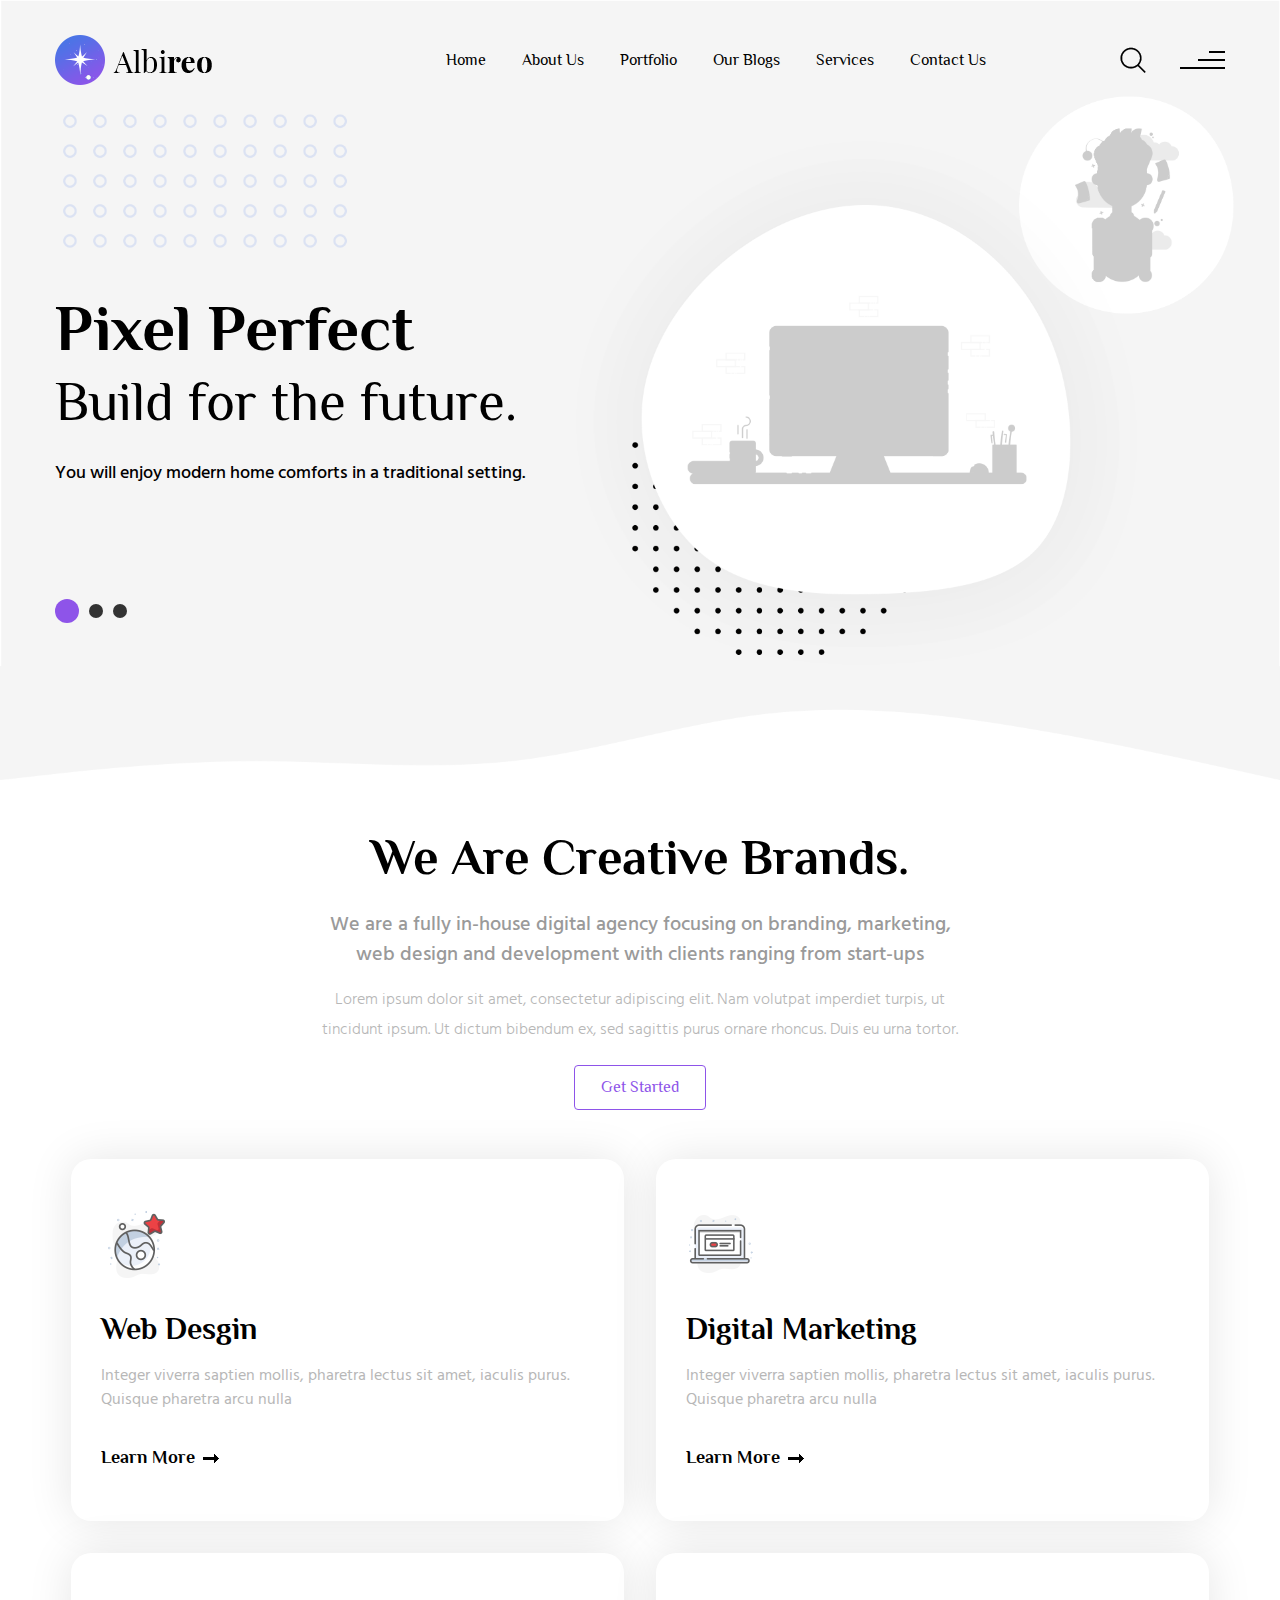
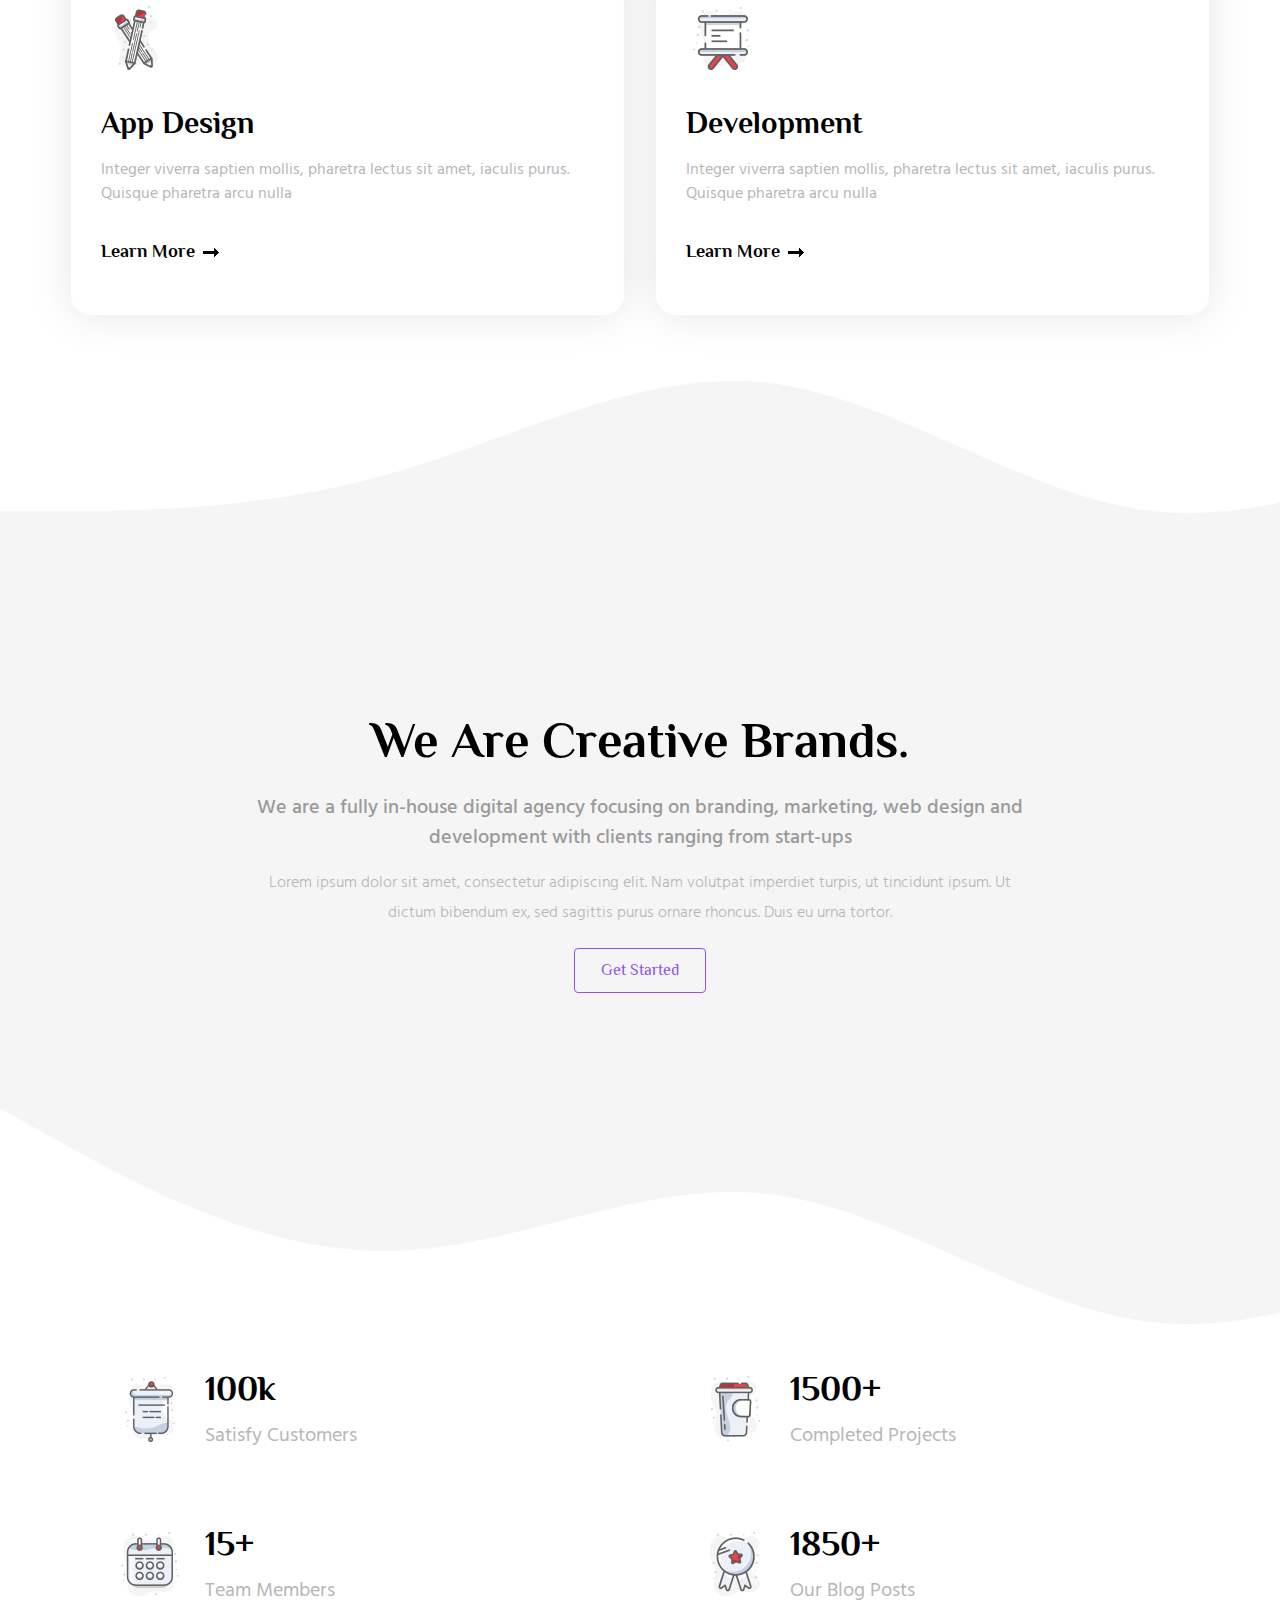
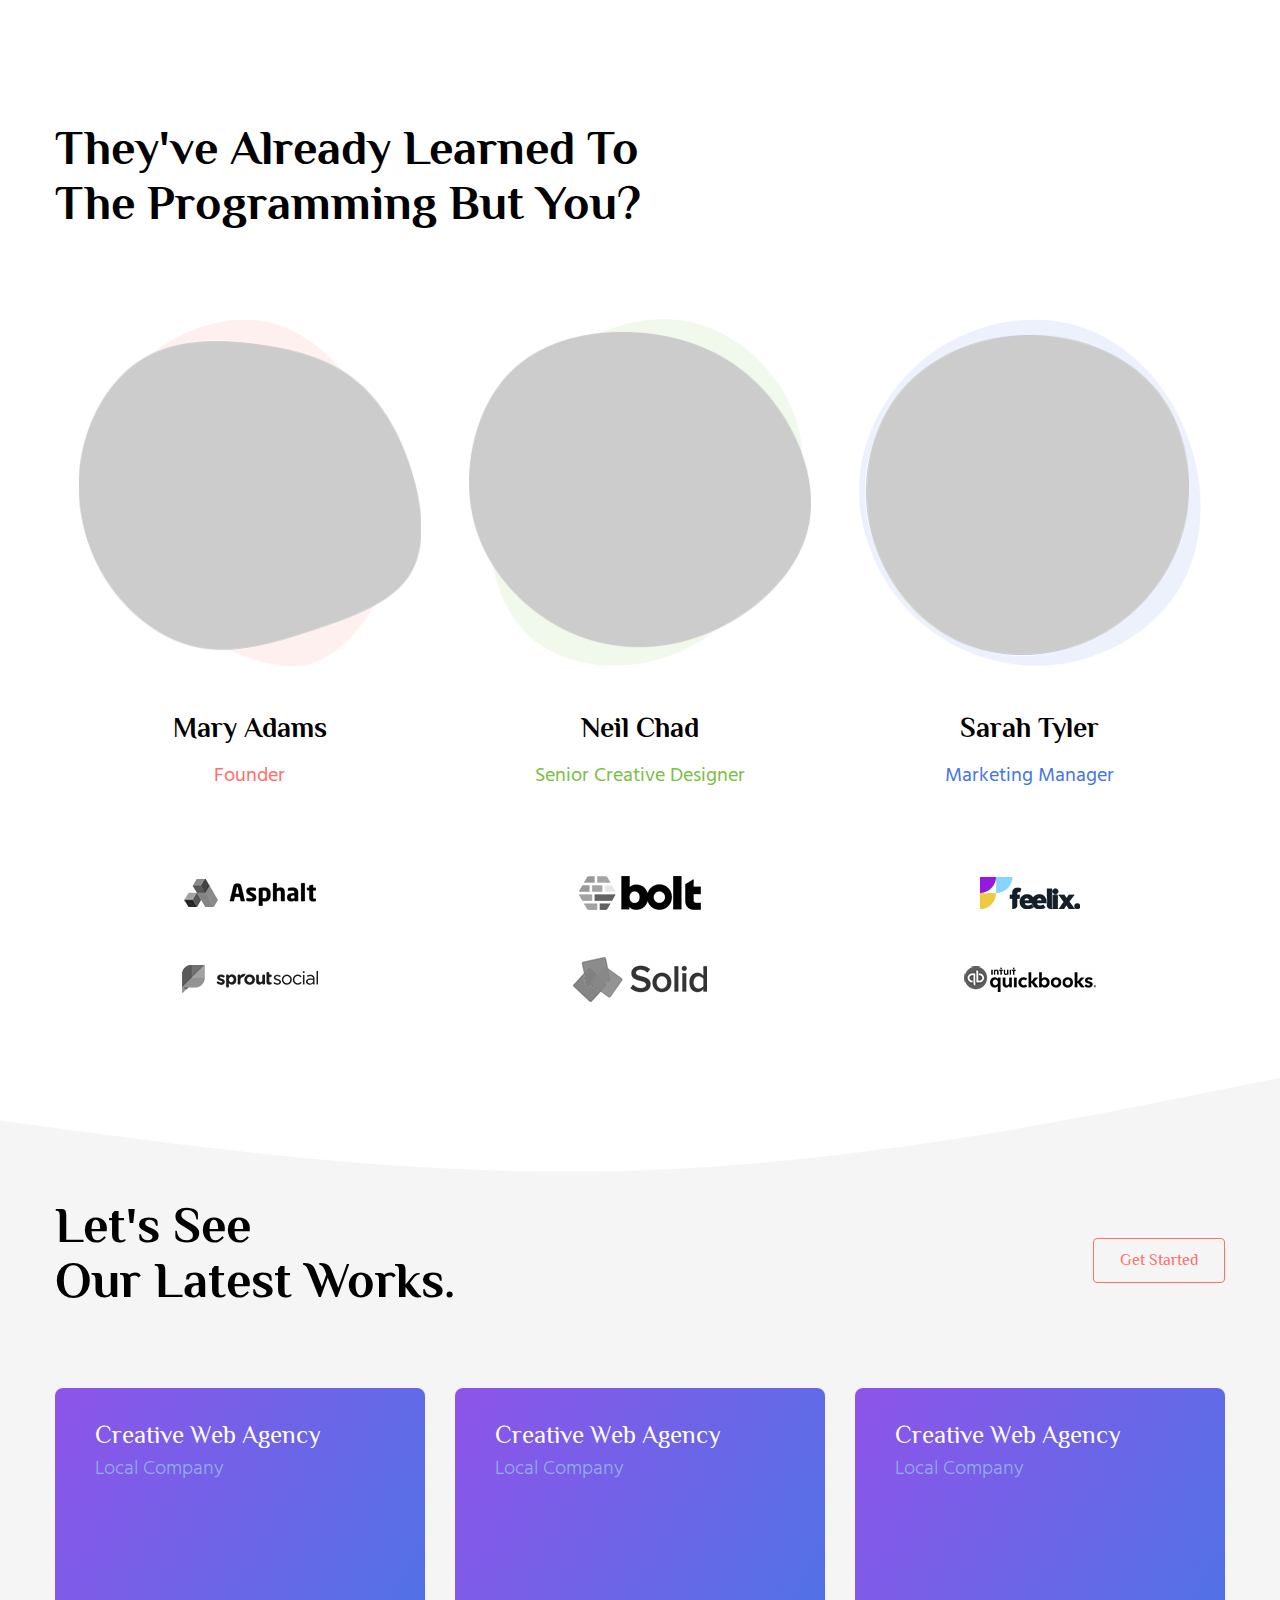
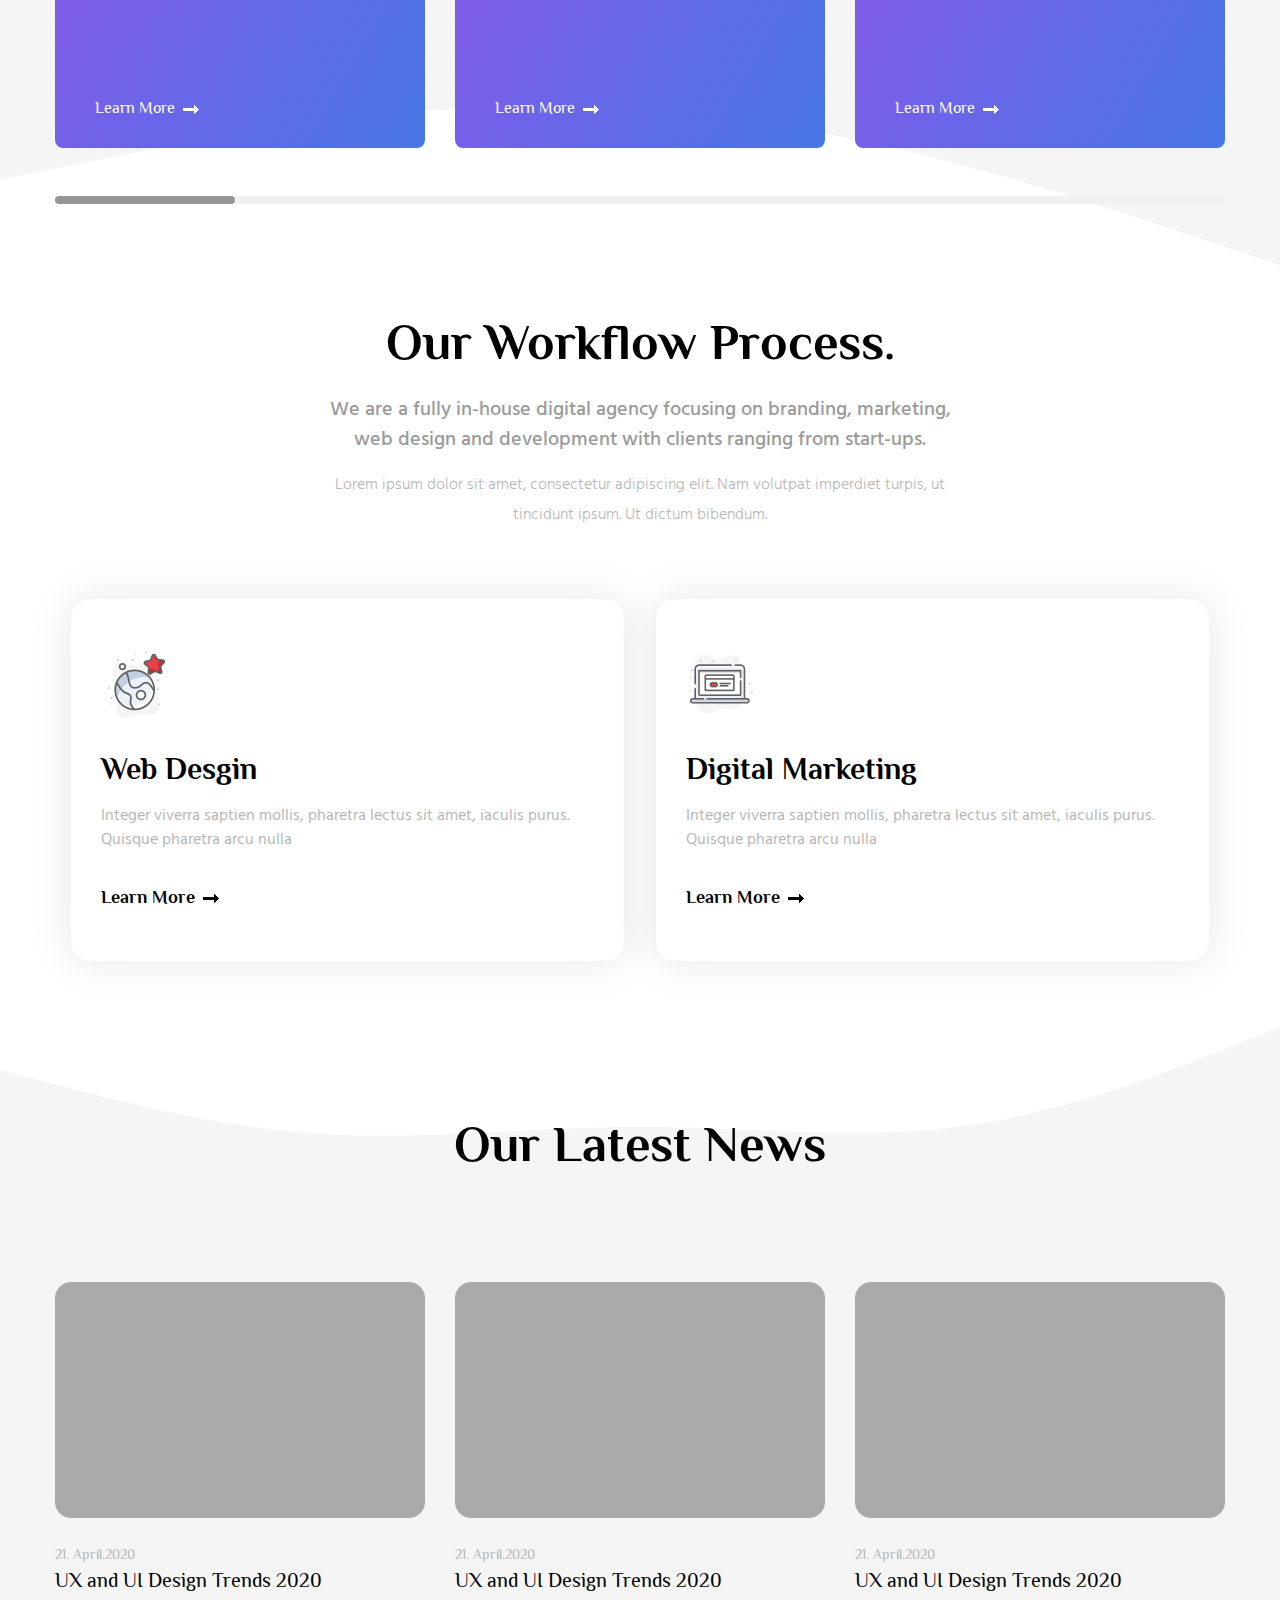
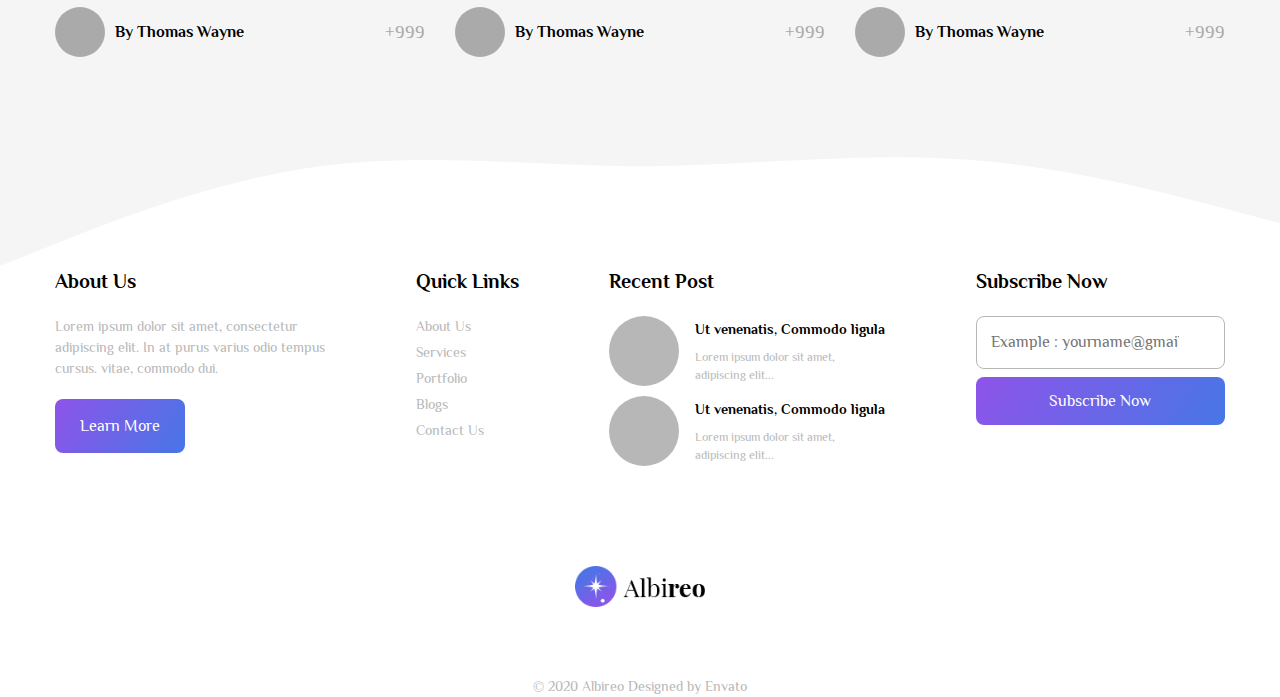
==== html/main.html @ 50a1d247 "반응형 페이지 초기 코드" ====
<!DOCTYPE html>
<html lang="en">
<head>
  <meta charset="UTF-8">
  <meta http-equiv="X-UA-Compatible" content="IE=edge">
  <meta name="viewport" content="width=device-width, initial-scale=1.0">
  <link href="https://fonts.googleapis.com/css2?family=Philosopher:ital,wght@0,400;0,700;1,400;1,700&display=swap" rel="stylesheet">
  <link href="https://fonts.googleapis.com/css2?family=Hind:wght@300;400;500;600;700&family=Philosopher:ital,wght@0,400;0,700;1,400;1,700&display=swap" rel="stylesheet">
  <link rel="stylesheet" href="../css/reset.css">
  <link rel="stylesheet" href="../css/common.css">
  <link rel="stylesheet" href="../css/main.css">
  <title>메인 | albireo web</title>
</head>

<body>
  <div class="wrap">
    <header class="header">
      <div class="inner">
        <div class="contents">
          <h1 class="logo">
            <a href="#" class="link">
              <img src="../image/logo.png" alt="로고" class="img">
            </a>
          </h1>
          <nav class="gnb">
            <ul class="list">
              <li class="item">
                <a href="#" class="link">Home</a>
              </li>
              <li class="item">
                <a href="#" class="link">About Us</a>
              </li>
              <li class="item">
                <a href="#" class="link">Portfolio</a>
              </li>
              <li class="item">
                <a href="#" class="link">Our Blogs</a>
              </li>
              <li class="item">
                <a href="#" class="link">Services</a>
              </li>
              <li class="item">
                <a href="#" class="link">Contact Us</a>
              </li>
            </ul>
          </nav>
          <div class="user">
            <div class="search">
              <button class="search-btn">
                <span class="blind">검색</span>
              </button>
            </div>
            <a href="#" class="menu" role="button">
              <span class="blind">전체 메뉴</span>
              <div class="menu-btn">
                <div class="line"></div>
                <div class="line"></div>
                <div class="line"></div>
              </div>
            </a>
          </div>
        </div>
      </div>
    </header>
    <main class="main-container main">
      <section class="slide">
        <div class="slide-contents">
          <div class="slide-control">
            <button class="circle show"></button>
            <button class="circle"></button>
            <button class="circle"></button>
          </div>
          <ul class="list">
            <li class="item">
              <img src="../image/bg-section-01.png" class="img" alt=" ">
              <div class="inner">
                <div class="text-box">
                  <h2 class="title"><span class="title-point">Pixel Perfect</span> <br>Build for the future.</h2>
                  <p class="desc">You will enjoy modern home comforts in a traditional setting.</p>
                </div>
              </div>
            </li>
          </ul>
        </div>
        <div class="sns"></div>
      </section>
      <section class="brands">
        <div class="inner">
          <div class="brands-contents">
            <div class="text-box">
              <h2 class="title">We Are <br>Creative Brands.</h2>
              <p class="desc">We are a fully in-house digital agency focusing on branding, marketing, web design and development with clients ranging from start-ups</p>
              <p class="desc-text">Lorem ipsum dolor sit amet, consectetur adipiscing elit. Nam volutpat imperdiet turpis, ut tincidunt ipsum. Ut dictum bibendum ex, sed sagittis purus ornare rhoncus. Duis eu urna tortor.</p>
              <a href="#" class="more-link">Get Started</a>
            </div>
            <div class="brand-list">
              <ul class="list">
                <li class="item">
                  <i class="icon"></i>
                  <span class="tit">Web Desgin</span>
                  <p class="txt">Integer viverra saptien mollis, pharetra lectus sit amet, iaculis purus. Quisque pharetra arcu nulla</p>
                  <a href="#" class="learn-more">Learn More<i class="learn-more-arr"></i></a>
                </li>
                <li class="item">
                  <i class="icon"></i>
                  <span class="tit">Digital Marketing</span>
                  <p class="txt">Integer viverra saptien mollis, pharetra lectus sit amet, iaculis purus. Quisque pharetra arcu nulla</p>
                  <a href="#" class="learn-more">Learn More<i class="learn-more-arr"></i></a>
                </li>
                <li class="item">
                  <i class="icon"></i>
                  <span class="tit">App Design</span>
                  <p class="txt">Integer viverra saptien mollis, pharetra lectus sit amet, iaculis purus. Quisque pharetra arcu nulla</p>
                  <a href="#" class="learn-more">Learn More<i class="learn-more-arr"></i></a>
                </li>
                <li class="item">
                  <i class="icon"></i>
                  <span class="tit">Development</span>
                  <p class="txt">Integer viverra saptien mollis, pharetra lectus sit amet, iaculis purus. Quisque pharetra arcu nulla</p>
                  <a href="#" class="learn-more">Learn More<i class="learn-more-arr"></i></a>
                </li>
              </ul>
            </div>
          </div>
        </div>
      </section>
      <section class="people">
        <div class="people-contents people-bg">
          <img src="../image/bg-section-02.png" class="bg-img" alt=" ">
          <div class="inner">
            <div class="text-box">
              <h2 class="title">We Are <br>Creative Brands.</h2>
              <p class="desc">We are a fully in-house digital agency focusing on branding, marketing, web design and development with clients ranging from start-ups</p>
              <p class="desc-text">Lorem ipsum dolor sit amet, consectetur adipiscing elit. Nam volutpat imperdiet turpis, ut tincidunt ipsum. Ut dictum bibendum ex, sed sagittis purus ornare rhoncus. Duis eu urna tortor.</p>
              <a href="#" class="more-link">Get Started</a>
            </div>
          </div>
        </div>
      </section>
      <section class="icon-list">
        <h2 class="blind">Our Work</h2>
        <div class="inner">
          <div class="icon-list-contents">
            <ul class="list">
              <li class="item">
                <i class="icon"></i>
                <div class="text-box">
                  <em class="tit">100k</em>
                  <p class="txt">Satisfy Customers</p>
                </div>
              </li>
              <li class="item">
                <i class="icon"></i>
                <div class="text-box">
                  <em class="tit">1500+</em>
                  <p class="txt">Completed Projects</p>
                </div>
              </li>
              <li class="item">
                <i class="icon"></i>
                <div class="text-box">
                  <em class="tit">15+</em>
                  <p class="txt">Team Members</p>
                </div>
              </li>
              <li class="item">
                <i class="icon"></i>
                <div class="text-box">
                  <em class="tit">1850+</em>
                  <p class="txt">Our Blog Posts</p>
                </div>
              </li>
            </ul>
          </div>
        </div>
      </section>
      <section class="figure">
        <div class="inner">
          <div class="figure-contents">
            <div class="text-box">
              <h2 class="title">They've Already Learned To <br>The Programming But You?</h2>
            </div>
            <div class="figure-list">
              <ul class="list">
                <li class="item">
                  <img src="../image/figure-phto01.png" class="phto" alt="첫 번째 사진">
                  <div class="txt-box">
                    <span class="tit">Mary Adams</span>
                    <p class="txt">Founder</p>
                    <div class="figure-sns">
                      <a href="#" class="icon"></a>
                      <a href="#" class="icon"></a>
                      <a href="#" class="icon"></a>
                      <a href="#" class="icon"></a>
                    </div>
                  </div>
                </li>
                <li class="item">
                  <img src="../image/figure-phto02.png" class="phto" alt="두 번째 사진">
                  <div class="txt-box">
                    <span class="tit">Neil Chad</span>
                    <p class="txt">Senior Creative Designer</p>
                    <div class="figure-sns">
                      <a href="#" class="icon"></a>
                      <a href="#" class="icon"></a>
                      <a href="#" class="icon"></a>
                      <a href="#" class="icon"></a>
                    </div>
                  </div>
                </li>
                <li class="item">
                  <img src="../image/figure-phto03.png" class="phto" alt="세 번째 사진">
                  <div class="txt-box">
                    <span class="tit">Sarah Tyler</span>
                    <p class="txt">Marketing Manager</p>
                    <div class="figure-sns">
                      <a href="#" class="icon"></a>
                      <a href="#" class="icon"></a>
                      <a href="#" class="icon"></a>
                      <a href="#" class="icon"></a>
                    </div>
                  </div>
                </li>
              </ul>
            </div>
            <ul class="figure-company-icon">
              <li class="item">
                <i class="icon"></i>
              </li>
              <li class="item">
                <i class="icon"></i>
              </li>
              <li class="item">
                <i class="icon"></i>
              </li>
              <li class="item">
                <i class="icon"></i>
              </li>
              <li class="item">
                <i class="icon"></i>
              </li>
              <li class="item">
                <i class="icon"></i>
              </li>
            </ul>
          </div>
        </div>
      </section>
      <section class="works">
        <div class="bg">
          <div class="inner">
            <div class="works-contents">
              <div class="text-box">
                <h2 class="title">Let's See <br>Our Latest Works.</h2>
              </div>
              <ul class="list">
                <li class="item">
                  <div class="phto"></div>
                  <!-- <img src="#" class="phto" alt=" "> -->
                  <div class="box">
                    <span class="tit">Creative Web Agency</span>
                    <p class="txt">Local Company</p>
                    <a href="" class="learn-more">Learn More<i class="learn-more-arr"></i></a>
                  </div>
                </li>
                <li class="item">
                  <div class="phto"></div>
                  <!-- <img src="#" class="phto" alt=" "> -->
                  <div class="box">
                    <span class="tit">Creative Web Agency</span>
                    <p class="txt">Local Company</p>
                    <a href="" class="learn-more">Learn More<i class="learn-more-arr"></i></a>
                  </div>
                </li>
                <li class="item">
                  <div class="phto"></div>
                  <!-- <img src="#" class="phto" alt=" "> -->
                  <div class="box">
                    <span class="tit">Creative Web Agency</span>
                    <p class="txt">Local Company</p>
                    <a href="" class="learn-more">Learn More<i class="learn-more-arr"></i></a>
                  </div>
                </li>
              </ul>
              <div class="long-scroll">
                <div class="short-scroll"></div>
              </div>
              <a href="" class="more-link">Get Started</a>
            </div>
          </div>
        </div>
      </section>
      <section class="process">
        <div class="inner">
          <div class="process-contents">
            <div class="text-box">
              <h2 class="title">Our Workflow <br>Process.</h2>
              <p class="desc">We are a fully in-house digital agency focusing on branding, marketing, web design and development with clients ranging from start-ups.</p>
              <p class="desc-text">Lorem ipsum dolor sit amet, consectetur adipiscing elit. Nam volutpat imperdiet turpis, ut tincidunt ipsum. Ut dictum bibendum.</p>
            </div>
            <div class="process-list">
              <ul class="list">
                <li class="item">
                  <i class="icon"></i>
                  <span class="tit">Web Desgin</span>
                  <p class="txt">Integer viverra saptien mollis, pharetra lectus sit amet, iaculis purus. Quisque pharetra arcu nulla</p>
                  <a href="#" class="learn-more">Learn More<i class="learn-more-arr"></i></a>
                </li>
                <li class="item">
                  <i class="icon"></i>
                  <span class="tit">Digital Marketing</span>
                  <p class="txt">Integer viverra saptien mollis, pharetra lectus sit amet, iaculis purus. Quisque pharetra arcu nulla</p>
                  <a href="#" class="learn-more">Learn More<i class="learn-more-arr"></i></a>
                </li>
              </ul>
            </div>
          </div>
        </div>
      </section>
      <section class="news">
        <div class="bg">
          <div class="inner">
            <div class="news-contents">
              <div class="text-box">
                <h2 class="title">Our Latest News</h2>
              </div>
              <ul class="list">
                <li class="item">
                  <figure class="item-picture">
                    <img src="#" class="item-picture-img" alt>
                  </figure>
                  <div class="news-contents-item-info">
                    <div class="text-box">
                      <span class="desc">21. April.2020</span>
                      <strong class="desc-text">UX and UI Design Trends 2020</strong>
                    </div>
                    <div class="profile">
                      <div class="profile-info">
                        <figure class="profile-picture">
                          <img src="#" class="profile-picture-img" alt>
                        </figure>
                        <strong class="profile-name">By Thomas Wayne</strong>
                      </div>
                      <button class="profile-click">+999</button>
                    </div>
                  </div>
                </li>
                <li class="item">
                  <figure class="item-picture">
                    <img src="#" class="item-picture-img" alt>
                  </figure>
                  <div class="news-contents-item-info">
                    <div class="text-box">
                      <span class="desc">21. April.2020</span>
                      <strong class="desc-text">UX and UI Design Trends 2020</strong>
                    </div>
                    <div class="profile">
                      <div class="profile-info">
                        <figure class="profile-picture">
                          <img src="#" class="profile-picture-img" alt>
                        </figure>
                        <strong class="profile-name">By Thomas Wayne</strong>
                      </div>
                      <button class="profile-click">+999</button>
                    </div>
                  </div>
                </li>
                <li class="item">
                  <figure class="item-picture">
                    <img src="#" class="item-picture-img" alt>
                  </figure>
                  <div class="news-contents-item-info">
                    <div class="text-box">
                      <span class="desc">21. April.2020</span>
                      <strong class="desc-text">UX and UI Design Trends 2020</strong>
                    </div>
                    <div class="profile">
                      <div class="profile-info">
                        <figure class="profile-picture">
                          <img src="#" class="profile-picture-img" alt>
                        </figure>
                        <strong class="profile-name">By Thomas Wayne</strong>
                      </div>
                      <button class="profile-click">+999</button>
                    </div>
                  </div>
                </li>
              </ul>
              <div class="btn-area">
                <a href="#" class="more-btn">More link</a>
              </div>
            </div>
          </div>
        </div>
      </section>
    </main>
    <footer class="footer">
      <div class="inner">
        <div class="footer">
          <div class="footer-contents">
            <div class="about">
              <strong class="title">About Us</strong>
              <p class="desc">Lorem ipsum dolor sit amet, consectetur<br> adipiscing elit. In at purus varius odio tempus<br> cursus. vitae, commodo dui. </p>
              <button class="btn">Learn More</button>
            </div>
            <div class="quick">
              <strong class="title">Quick Links</strong>
              <ul class="quick-list">
                <li class="item"><p>About Us</p></li>
                <li class="item"><p>Services</p></li>
                <li class="item"><p>Portfolio</p></li>
                <li class="item"><p>Blogs</p></li>
                <li class="item"><p>Contact Us</p></li>
              </ul>
            </div>
            <div class="recent">
              <strong class="title">Recent Post</strong>
              <ul class="recent-list">
                <li class="item">
                  <figure>
                    <img src="#" alt="">
                  </figure>
                  <div class="item-area">
                    <strong class="title">Ut venenatis, Commodo ligula</strong>
                    <p class="desc">Lorem ipsum dolor sit amet,<br>adipiscing elit...</p>
                  </div>
                </li>
                <li class="item">
                  <figure>
                    <img src="#" alt="">
                  </figure>
                  <div class="item-area">
                    <strong class="title">Ut venenatis, Commodo ligula</strong>
                    <p class="desc">Lorem ipsum dolor sit amet,<br>adipiscing elit...</p>
                  </div>
                </li>
              </ul>
            </div>
            <div class="subscribe">
              <strong class="title">Subscribe Now</strong>
              <form>
                <input type="text" placeholder="Example : yourname@gmail.com">
                <button>Subscribe Now</button>
              </form>
              <div class="sns-area">
                <a href=""></a>
                <a href=""></a>
                <a href=""></a>
                <a href=""></a>
                <a href=""></a>
              </div>
            </div>
          </div>
          <div class="address-area">
            <address>© 2020 Albireo Designed by Envato</address>
          </div>
        </div>
      </div>
    </footer>
  </div>
</body>
</html>
---- css/common.css ----
@charset "utf-8";

:root {
  --Philosopher: "Philosopher", sans-serif;
  --Hind: "Hind", sans-serif;
}

.wrap .inner {
  max-width: 1170px;
  /* width: 100%; */
  padding: 0 15px;
  margin: 0 auto;
}

.main-container .text-box .title {
  font-size: 50px;
  font-family: var(--Philosopher);
  font-weight: 700;
}

.main-container .text-box .desc {
  font-size: 20px;
  font-family: var(--Hind);
  font-weight: 500;
  color: #9a9a9a;
}

.main-container .text-box .desc-text {
  font-size: 16px;
  font-family: var(--Hind);
  font-weight: 300;
  color: #b7b7b7;
}

.main-container .more-link {
  font-size: 16px;
  font-family: var(--Philosopher);
}

.main-container .btn-area {
  text-align: center;
}

.main-container .more-btn {
  display: none;
  padding: 15px 25px;
  border-radius: 8px;
  color: #fff;
  background: linear-gradient(120deg, rgba(142, 84, 233, 1) 0%, rgba(71, 118, 230, 1) 100%);
}

/* 푸터 */
.footer .title {
  display: block;
  margin: 0 0 20px 0;
  font-size: 20px;
  font-family: var(--Philosopher);
  font-weight: 700;
}

.footer-contents {
  display: flex;
  justify-content: space-between;
}

.footer .about .desc {
  font-size: 14px;
  color: #b7b7b7;
  margin: 0 0 20px 0;
}

.footer .about .btn {
  padding: 15px 25px;
  border-radius: 8px;
  color: #fff;
  background: linear-gradient(
    120deg,
    rgba(142, 84, 233, 1) 0%,
    rgba(71, 118, 230, 1) 100%
  );
}

.footer .quick-list {
  margin: 20px 0 0 0;
}

.footer .quick-list .item {
  margin: 0 0 5px 0;
}

.footer .quick-list p {
  font-size: 14px;
  color: #b7b7b7;
}

.footer .recent-list .item {
  display: flex;
  align-items: center;
  margin: 0 0 10px 0;
}

.footer .recent-list figure {
  width: 70px;
  height: 70px;
  background-color: #b7b7b7;
  border-radius: 35px;
  margin: 0 16px 0 0;
}

.footer .recent-list .title {
  font-size: 14px;
  color: #000;
  margin: 0 0 8px 0;
}

.footer .recent-list .desc {
  font-size: 12px;
  color: #b7b7b7;
}

.footer .subscribe form {
  display: flex;
}

.footer .subscribe input {
  /* width: 230px; */
  margin: 0 8px 0 0;
  border: 1px solid #b7b7b7;
  padding: 13px 45px 14px 14px;
  border-radius: 8px;
}

.footer .subscribe button {
  padding: 12px 15px;
  border-radius: 8px;
  color: #fff;
  background: linear-gradient(
    120deg,
    rgba(142, 84, 233, 1) 0%,
    rgba(71, 118, 230, 1) 100%
  );
}

.footer .sns-area a {
  display: block;
  background-image: url("../image/icon-sns.png");
  background-repeat: no-repeat;
}

.footer .address-area {
  background: url("../image/logo.png") no-repeat center / 130px auto;
}

.footer .address-area {
  padding: 200px 0 0 0;
}

.footer .address-area address {
  font-size: 14px;
  color: #b7b7b7;
  text-align: center;
}

@media all and (min-width: 1024px) and (max-width: 1280px) {
  .footer .subscribe form {
    display: block;
  }
  
  .footer .subscribe input {
    display: block;
    margin: 0 0 8px 0;
  }
  
  .footer .subscribe button {
    width: 100%;
  }
}

@media all and (min-width: 768px) and (max-width: 1023px) {
  .main-container .more-btn {
    display: inline-block;
  }
  
  .footer-contents {
    flex-wrap: wrap;
  }

  .footer .about,
  .footer .quick {
    margin: 0 0 60px 0;
  }

  .footer .about,
  .footer .quick,
  .footer .recent,
  .footer .subscribe {
    width: calc(100% / 3);
  }

  .footer .quick-list {
    display: flex;
    flex-wrap: wrap;
  }

  .footer .quick-list .item {
    width: calc(100% / 2);
  }

  .footer .subscribe form {
    display: block;
  }
  
  .footer .subscribe input {
    display: block;
    width: 100%;
    margin: 0 0 8px 0;
    box-sizing: border-box;
  }
  
  .footer .subscribe button {
    width: 100%;
  }
}

@media all and (min-width: 360px) and (max-width: 767px) {
  .main-container .more-btn {
    display: inline-block;
  }

  .main-container .text-box .title {
    font-size: 32px;
  }

  .footer-contents {
    flex-wrap: wrap;
  }

  /* .footer .about,
  .footer .quick {
    margin: 0 20px 60px 0;
  } */

  .footer .about,
  .footer .quick,
  .footer .recent,
  .footer .subscribe {
    width: 100%;
    margin: 0 0 40px 0;

  }

  .footer .about br {
    display: none;
  }

  .footer .quick-list {
    display: flex;
    flex-wrap: wrap;
  }

  .footer .quick-list .item {
    width: calc(100% / 2);
  }

  .footer .subscribe form {
    display: block;
  }
  
  .footer .subscribe input {
    display: block;
    width: 100%;
    margin: 0 0 8px 0;
    box-sizing: border-box;
  }
  
  .footer .subscribe button {
    width: 100%;
  }
}

@media all and (min-width: 320px) and (max-width: 359px) {
  .main-container .more-btn {
    display: inline-block;
  }
  
  .main-container .text-box .title {
    font-size: 32px;
  }

  .footer-contents {
    display: block;
  }

  .footer .about,
  .footer .quick,
  .footer .recent,
  .footer .subscribe {
    margin: 0 0 20px 0;
  }

  .footer .quick-list {
    display: flex;
    flex-wrap: wrap;
  }

  .footer .quick-list .item {
    width: calc(100% / 2);
  }

  .footer .subscribe form {
    display: block;
  }

  .footer .subscribe input {
    width: 100%;
    box-sizing: border-box;
    margin: 0 0 10px 0;;
  }

  .footer .subscribe button {
    width: 100%;
  }
}
---- css/main.css ----
@charset "utf-8";

.header {
  position: absolute;
  top: 0;
  right: 0;
  left: 0;
  z-index: 100;
  /* background-color: #f5f5f5; */
}

.header .contents {
  display: flex;
  align-items: center;
  position: relative;
  height: 120px;
  justify-content: space-between;
}

.header .logo {
  margin-right: 100px;
}

.header .gnb .list {
  display: flex;
}

.header .gnb .link {
  padding: 0 9px;
  margin: 0 9px;
}

.header .user {
  display: flex;
}

.header .search {
  margin-right: 34px;
}

.header .search-btn {
  background: url("../image/search.png") no-repeat 0 0 / 100% auto;
  width: 26px;
  height: 26px;
  display: inline-block;
  vertical-align: top;
}

.header .menu {
  position: relative;
  vertical-align: top;
}

.header .menu-btn {
  width: 45px;
  padding: 4px 0;
}

.header .menu-btn .line {
  width: 100%;
  height: 2px;
  background-color: #000;
}

.header .menu-btn .line + .line {
  margin-top: 6px;
}

.header .menu-btn .line:nth-child(1) {
  width: 16px;
  margin-left: auto;
}

.header .menu-btn .line:nth-child(2) {
  width: 27px;
  margin-left: auto;
}

.main .slide {
  position: relative;
}

.main .slide .sns {
  background: url("../image/icon-sns.png") no-repeat 0 0 / auto auto;
  width: 22px;
  height: 184px;
  position: absolute;
  top: 500px;
  left: 40px;
}

.main .slide-contents {
  position: relative;
}

.main .slide-control {
  max-width: 1170px;
  padding: 0 15px;
  margin: 0 auto;
  position: absolute;
  right: 0;
  bottom: calc(50% + -245px);
  left: 0;
  transform: translateY(-50%);
  z-index: 2;
  font-size: 0;
}

.main .slide-control .circle {
  display: inline-block;
  vertical-align: middle;
  border-radius: 14px;
  width: 14px;
  height: 14px;
  margin: 0 10px 0 0;
  background-color: #333;
}

.main .slide-control .circle.show {
  width: 24px;
  height: 24px;
  background-color: #8e54e9;
}

.main .slide-contents .img {
  width: 100%;
  vertical-align: top;
}

.main .slide-contents .inner {
  position: absolute;
  top: 0;
  right: 0;
  bottom: 0;
  left: 0;
  z-index: 1;
}

.main .slide-contents .text-box {
  position: absolute;
  top: 50%;
  left: 15px;
  z-index: 1;
  transform: translateY(-50%);
}

.main .slide-contents .title {
  line-height: 90px;
  margin-bottom: 32px;
  font-size: 75px;
  font-weight: 500;
}

.main .slide-contents .title-point {
  font-size: 80px;
  font-weight: 700;
}

.main .slide-contents .desc {
  width: 471px;
  line-height: 40px;
  color: #000;
  font-size: 25px;
  font-weight: 500;
}

.main .brands .inner {
  padding: 50px 15px;
}

.main .brands-contents {
  font-size: 0;
}

.main .brands-contents .text-box {
  display: inline-block;
  vertical-align: middle;
  width: 367px;
}

.main .brands-contents .title {
  line-height: 55px;
  margin-bottom: 25px;
}

.main .brands-contents .desc {
  line-height: 30px;
  margin-bottom: 15px;
}

.main .brands-contents .desc-text {
  line-height: 30px;
  margin-bottom: 20px;
}

.main .brands-contents .more-link {
  width: 130px;
  height: 43px;
  line-height: 43px;
  text-align: center;
  border: 1px solid #8e54e9;
  color: #8e54e9;
  border-radius: 4px;
}

.main .brand-list {
  display: inline-block;
  vertical-align: middle;
  width: 770px;
  margin-left: 33px;
}

.main .brand-list .list::after {
  content: "";
  display: block;
  clear: both;
}

.main .brand-list .item {
  float: left;
  width: 370px;
  margin: 15px 0 15px 15px;
  padding: 50px 30px;
  box-sizing: border-box;
  background-color: #fff;
  box-shadow: 0px 0px 45px 0px rgba(0, 0, 0, 0.1);
  border-radius: 20px;
}

.main .brand-list .icon {
  background: url("../image/home-icons.png") no-repeat 0 0 / auto auto;
  display: inline-block;
  vertical-align: top;
  width: 70px;
  height: 70px;
}

.main .brand-list .item:nth-child(1) .icon {
  background-position: 0 0;
}

.main .brand-list .item:nth-child(2) .icon {
  background-position: -70px 0;
}

.main .brand-list .item:nth-child(3) .icon {
  background-position: -140px 0;
}

.main .brand-list .item:nth-child(4) .icon {
  background-position: -210px 0;
}

.main .brand-list .tit {
  display: block;
  font-size: 30px;
  font-weight: 700;
  margin-top: 28px;
  margin-bottom: 12px;
}

.main .brand-list .txt {
  font-size: 16px;
  font-family: var(--Hind);
  color: #b7b7b7;
  line-height: 24px;
  margin-bottom: 32px;
}

.main .brand-list .learn-more {
  font-size: 18px;
  font-family: var(--Philosopher);
  font-weight: 700;
}

.main .brand-list .learn-more-arr {
  background: url("../image/home-icons.png") no-repeat -326px -32px / auto auto;
  width: 16px;
  height: 9px;
  display: inline-block;
  vertical-align: middle;
  margin-left: 8px;
}

.main .people-contents {
  position: relative;
}

.main .people-contents .bg-img {
  width: 100%;
}

.main .people-contents .inner {
  position: absolute;
  top: 0;
  right: 0;
  bottom: 0;
  left: 0;
}

.main .people-contents .text-box {
  position: absolute;
  top: 50%;
  right: 15px;
  transform: translateY(-50%);
  width: 367px;
}

.main .people-contents .title {
  line-height: 55px;
  margin-bottom: 25px;
}

.main .people-contents .desc {
  line-height: 30px;
  margin-bottom: 15px;
}

.main .people-contents .desc-text {
  line-height: 30px;
  margin-bottom: 20px;
}

.main .people-contents .more-link {
  width: 130px;
  height: 43px;
  line-height: 43px;
  text-align: center;
  border: 1px solid #8e54e9;
  color: #8e54e9;
  border-radius: 4px;
}

.main .icon-list-contents .list {
  display: flex;
}

.main .icon-list-contents .item {
  width: 25%;
  font-size: 0;
}

.main .icon-list-contents .icon {
  background: url("../image/home-icons.png") no-repeat 0 0 / auto auto;
  width: 70px;
  height: 70px;
  display: inline-block;
  vertical-align: middle;
}

.main .icon-list-contents .item:nth-child(1) .icon {
  background-position: 0 -70px;
}

.main .icon-list-contents .item:nth-child(2) .icon {
  background-position: -70px -70px;
}

.main .icon-list-contents .item:nth-child(3) .icon {
  background-position: -140px -70px;
}

.main .icon-list-contents .item:nth-child(4) .icon {
  background-position: -210px -70px;
}

.main .icon-list-contents .text-box {
  display: inline-block;
  vertical-align: middle;
  margin-left: 20px;
}

.main .icon-list-contents .tit {
  font-size: 35px;
  font-weight: 700;
  font-family: var(--Philosopher);
  margin-bottom: 20px;
  line-height: 1;
  display: block;
}

.main .icon-list-contents .txt {
  font-size: 20px;
  font-family: var(--Hind);
  color: #b7b7b7;
  line-height: 1;
}

.main .figure .inner {
  padding: 80px 15px 36px;
}

.main .figure-contents .text-box {
  margin-bottom: 88px;
}

.main .figure-contents .title {
  line-height: 55px;
}

.main .figure-list .list {
  display: flex;
}

.main .figure-list .item {
  width: 33.33%;
}

.main .figure-list .phto {
  margin: 0 auto;
  width: 100%;
  padding: 0 24px;
  box-sizing: border-box;
}

.main .figure-list .txt-box {
  text-align: center;
  margin-top: 48px;
}

.main .figure-list .tit {
  display: block;
  font-size: 28px;
  font-family: var(--Philosopher);
  font-weight: 700;
  line-height: 1;
  margin-bottom: 24px;
}

.main .figure-list .txt {
  font-size: 20px;
  font-family: var(--Hind);

  line-height: 1;
}

.main .figure-list .item:nth-child(1) .txt {
  color: #ff6e69;
}

.main .figure-list .item:nth-child(2) .txt {
  color: #7ac043;
}

.main .figure-list .item:nth-child(3) .txt {
  color: #4776e6;
}

.main .figure-company-icon {
  display: flex;
  margin-top: 84px;
}

.main .figure-company-icon .item {
  width: 16.66%;
  text-align: center;
}

.main .figure-company-icon .icon {
  background: url("../image/home-icons.png");
  background-repeat: no-repeat;
  background-size: auto;
  width: 136px;
  height: 46px;
  display: inline-block;
  vertical-align: top;
}

.main .figure-company-icon .item:nth-child(1) .icon {
  background-position: 0px -162px;
}

.main .figure-company-icon .item:nth-child(2) .icon {
  background-position: -136px -162px;
}

.main .figure-company-icon .item:nth-child(3) .icon {
  background-position: 0px -208px;
}

.main .figure-company-icon .item:nth-child(4) .icon {
  background-position: -136px -208px;
}

.main .figure-company-icon .item:nth-child(5) .icon {
  background-position: 0px -254px;
}

.main .figure-company-icon .item:nth-child(6) .icon {
  background-position: -136px -254px;
}

.main .works {
  position: relative;
}

.main .works .bg {
  background: url("../image/works-bg.png") no-repeat 0 0 / 100% 100%;
  width: 100%;
  height: 787px;
  display: inline-block;
  vertical-align: top;
}

.main .works-contents {
  position: relative;
}

.main .works-contents .text-box {
  margin: 120px 0 80px 0;
}

.main .works-contents .title {
  line-height: 55px;
}

.main .works-contents .list {
  display: flex;
  margin-bottom: 48px;
}

.main .works-contents .item {
  position: relative;
  width: 33.33%;
  height: 360px;
  /* margin-right: 30px; */
  background: rgb(142, 84, 233);
  background: linear-gradient(
    120deg,
    rgba(142, 84, 233, 1) 0%,
    rgba(71, 118, 230, 1) 100%
  );
  border-radius: 8px;
}

.main .works-contents .item + .item {
  margin-left: 30px;
}

.main .works-contents .box {
  position: absolute;
  top: 0;
  left: 0;
  right: 0;
  bottom: 0;
  padding: 28px 40px;
  box-sizing: border-box;
}

.main .works-contents .tit {
  font-size: 25px;
  font-family: var(--Philosopher);
  font-weight: 500;
  color: #fff;
}

.main .works-contents .txt {
  font-size: 20px;
  font-family: var(--Hind);
  font-weight: 300;
  color: #96abec;
}

.main .works-contents .learn-more {
  position: absolute;
  bottom: 28px;
  left: 40px;
  color: #fff;
}

.main .works-contents .learn-more-arr {
  background: url(../image/home-icons.png) no-repeat -326px -32px / auto auto;
  width: 16px;
  height: 9px;
  display: inline-block;
  vertical-align: middle;
  margin-left: 8px;
  filter: invert(100%);
}

.main .works-contents .long-scroll {
  width: 100%;
  height: 8px;
  background-color: #f1f1f1;
  border-radius: 4px;
}

.main .works-contents .short-scroll {
  width: 180px;
  height: 8px;
  background-color: #969696;
  border-radius: 4px;
}

.main .works-contents .more-link {
  position: absolute;
  top: 40px;
  right: 0;
  width: 130px;
  height: 43px;
  line-height: 43px;
  text-align: center;
  border: 1px solid #ff6e69;
  color: #ff6e69;
  border-radius: 4px;
}

.main .process .inner {
  padding: 50px 15px;
}

.main .process-contents {
  font-size: 0;
}

.main .process-contents .text-box {
  display: inline-block;
  vertical-align: middle;
  width: 367px;
}

.main .process-contents .title {
  line-height: 55px;
  margin-bottom: 25px;
}

.main .process-contents .desc {
  line-height: 30px;
  margin-bottom: 15px;
}

.main .process-contents .desc-text {
  line-height: 30px;
  margin-bottom: 20px;
}

.main .process-list {
  display: inline-block;
  vertical-align: middle;
  width: 770px;
  margin-left: 33px;
}

.main .process-list .list::after {
  content: "";
  display: block;
  clear: both;
}

.main .process-list .item {
  float: left;
  width: 370px;
  margin: 15px 0 15px 15px;
  padding: 50px 30px;
  box-sizing: border-box;
  background-color: #fff;
  box-shadow: 0px 0px 45px 0px rgba(0, 0, 0, 0.1);
  border-radius: 20px;
}

.main .process-list .icon {
  background: url("../image/home-icons.png") no-repeat 0 0 / auto auto;
  display: inline-block;
  vertical-align: top;
  width: 70px;
  height: 70px;
}

.main .process-list .item:nth-child(1) .icon {
  background-position: 0 0;
}

.main .process-list .item:nth-child(2) .icon {
  background-position: -70px 0;
}

.main .process-list .item:nth-child(3) .icon {
  background-position: -140px 0;
}

.main .process-list .item:nth-child(4) .icon {
  background-position: -210px 0;
}

.main .process-list .tit {
  display: block;
  font-size: 30px;
  font-weight: 700;
  margin-top: 28px;
  margin-bottom: 12px;
}

.main .process-list .txt {
  font-size: 16px;
  font-family: var(--Hind);
  color: #b7b7b7;
  line-height: 24px;
  margin-bottom: 32px;
}

.main .process-list .learn-more {
  font-size: 18px;
  font-family: var(--Philosopher);
  font-weight: 700;
}

.main .process-list .learn-more-arr {
  background: url("../image/home-icons.png") no-repeat -326px -32px / auto auto;
  width: 16px;
  height: 9px;
  display: inline-block;
  vertical-align: middle;
  margin-left: 8px;
}

.main .news .bg {
  background: url(../image/news-bg.png) no-repeat 0 0 / 100% 100%;
  width: 100%;
  height: 839px;
  display: inline-block;
  vertical-align: top;
}

.main .news .inner {
  padding: 188px 0 88px;
}

.main .news-contents .text-box {
  margin: 0 0 100px 0;
}

.main .news-contents .title {
  text-align: center;
}

.main .news-contents .list {
  display: flex;
  flex-wrap: wrap;
  margin: 0 0 20px 0;
}

.main .news-contents .item {
  width: calc((100% / 3) - 20px);
  margin: 0 30px 30px 0;
}

.main .news-contents .item:nth-child(3n) {
  margin: 0;
}

.main .news-contents .item-picture {
  position: relative;
  height: 236px;
  background-color: #aaa;
  border-radius: 16px;
  overflow: hidden;
}

.main .news-contents .item-picture-img {
  position: absolute;
  top: 50%;
  left: 50%;
  transform: translate(-50%, -50%);
  width: 100%;
}

.main .news-contents-item-info {
  margin: 26px 0 0 0;
}

.main .news-contents-item-info .text-box {
  margin-bottom: 12px;
  display: flex;
  flex-direction: column;
}

.main .news-contents-item-info .desc {
  font-size: 14px;
  color: #b7b7b7;
  font-family: var(--Philosopher);
}

.main .news-contents-item-info .desc-text {
  font-size: 20px;
  color: #000000;
  font-family: var(--Philosopher);
}

.main .news-contents-item-info .profile {
  display: flex;
  justify-content: space-between;
  align-items: center;
}

.main .news-contents-item-info .profile-info {
  display: flex;
  align-items: center;
}

.main .news-contents-item-info .profile-picture {
  width: 50px;
  height: 50px;
  border-radius: 25px;
  background-color: #aaa;
}

.main .news-contents-item-info .profile-name {
  margin: 0 0 0 10px;
  font-weight: 700;
}

.main .news-contents-item-info .profile-click {
  font-size: 18px;
  color: #aaa;
}

@media all and (min-width: 1281px) and (max-width: 1320px) {
  .main .slide-contents .title {
    font-size: 55px;
    line-height: 70px;
    margin-bottom: 24px;
  }

  .main .slide-contents .title-point {
    font-size: 65px;
  }

  .main .slide-contents .desc {
    font-size: 18px;
    line-height: 28px;
  }

  .main .slide .sns {
    display: none;
  }
}

@media all and (min-width: 1024px) and (max-width: 1280px) {
  .main .slide-contents .title {
    font-size: 55px;
    line-height: 70px;
    margin-bottom: 24px;
  }

  .main .slide-contents .title-point {
    font-size: 65px;
  }

  .main .slide-contents .desc {
    font-size: 18px;
    line-height: 28px;
  }

  .main .slide .sns {
    display: none;
  }

  .main .brands-contents {
    font-size: 0;
  }

  .main .brands-contents .text-box {
    display: block;
    /* vertical-align: middle; */
    width: 640px;
    margin: 0 auto;
    text-align: center;
  }

  .main .brands-contents .title {
    line-height: 55px;
    margin-bottom: 25px;
  }

  .main .brands-contents .title br {
    display: none;
  }

  .main .brands-contents .desc {
    line-height: 30px;
    margin-bottom: 15px;
  }

  .main .brands-contents .desc-text {
    line-height: 30px;
    margin-bottom: 20px;
  }

  .main .brands-contents .more-link {
    margin: 0 auto;
  }

  .main .brand-list {
    /* display: inline-block; */
    /* vertical-align: middle; */
    width: auto;
    margin-top: 33px;
    margin-left: auto;
  }

  .main .brand-list .list::after {
    content: "";
    display: block;
    clear: both;
  }

  .main .brand-list .item {
    float: left;
    width: calc(50% + -32px);
    margin: 16px;
    padding: 50px 30px;
    box-sizing: border-box;
    background-color: #fff;
    box-shadow: 0px 0px 45px 0px rgba(0, 0, 0, 0.1);
    border-radius: 20px;
  }

  .main .brand-list .icon {
    background: url("../image/home-icons.png") no-repeat 0 0 / auto auto;
    display: inline-block;
    vertical-align: top;
    width: 70px;
    height: 70px;
  }

  .main .brand-list .item:nth-child(1) .icon {
    background-position: 0 0;
  }

  .main .brand-list .item:nth-child(2) .icon {
    background-position: -70px 0;
  }

  .main .brand-list .item:nth-child(3) .icon {
    background-position: -140px 0;
  }

  .main .brand-list .item:nth-child(4) .icon {
    background-position: -210px 0;
  }

  .main .brand-list .tit {
    display: block;
    font-size: 30px;
    font-weight: 700;
    margin-top: 28px;
    margin-bottom: 12px;
  }

  .main .brand-list .txt {
    font-size: 16px;
    font-family: var(--Hind);
    color: #b7b7b7;
    line-height: 24px;
    margin-bottom: 32px;
  }

  .main .brand-list .learn-more {
    font-size: 18px;
    font-family: var(--Philosopher);
    font-weight: 700;
  }

  .main .brand-list .learn-more-arr {
    background: url("../image/home-icons.png") no-repeat -326px -32px / auto
      auto;
    width: 16px;
    height: 9px;
    display: inline-block;
    vertical-align: middle;
    margin-left: 8px;
  }

  .main .people-bg {
    background: url("../image/bg-people.png") no-repeat 0 0 / auto auto;
    width: 100%;
    height: 943px;
    display: inline-block;
  }

  .main .people-contents .bg-img {
    display: none;
  }

  .main .people-contents .text-box {
    position: absolute;
    top: 50%;
    left: 50%;
    transform: translate(-50%, -50%);
    max-width: 780px;
    width: 100%;
    text-align: center;
  }

  .main .people-contents .title br {
    display: none;
  }

  .main .people-contents .more-link {
    margin: 0 auto;
  }

  .main .icon-list-contents .list {
    display: flex;
    flex-wrap: wrap;
  }

  .main .icon-list-contents .item {
    width: 50%;
    padding: 40px 60px;
    box-sizing: border-box;
  }

  .main .figure .inner {
    padding: 80px 15px 36px;
  }

  .main .figure-contents .text-box {
    margin-bottom: 88px;
  }

  .main .figure-contents .title {
    line-height: 55px;
    font-size: 48px;
  }

  .main .figure-list .list {
    display: flex;
  }

  .main .figure-list .item {
    width: 33.33%;
  }

  .main .figure-list .phto {
    margin: 0 auto;
    width: 100%;
    padding: 0 24px;
    box-sizing: border-box;
  }

  .main .figure-list .txt-box {
    text-align: center;
    margin-top: 48px;
  }

  .main .figure-list .tit {
    display: block;
    font-size: 28px;
    font-family: var(--Philosopher);
    font-weight: 700;
    line-height: 1;
    margin-bottom: 24px;
  }

  .main .figure-list .txt {
    font-size: 20px;
    font-family: var(--Hind);
    line-height: 1;
  }

  .main .figure-list .item:nth-child(1) .txt {
    color: #ff6e69;
  }

  .main .figure-list .item:nth-child(2) .txt {
    color: #7ac043;
  }

  .main .figure-list .item:nth-child(3) .txt {
    color: #4776e6;
  }

  .main .figure-company-icon {
    display: flex;
    flex-wrap: wrap;
    margin-top: 84px;
  }

  .main .figure-company-icon .item {
    width: 33.33%;
    margin-bottom: 40px;
    text-align: center;
  }

  .main .process-contents {
    font-size: 0;
  }

  .main .process-contents .text-box {
    display: block;
    /* vertical-align: middle; */
    width: 640px;
    margin: 0 auto;
    text-align: center;
  }

  .main .process-contents .title {
    line-height: 55px;
    margin-bottom: 25px;
  }

  .main .process-contents .title br {
    display: none;
  }

  .main .process-contents .desc {
    line-height: 30px;
    margin-bottom: 15px;
  }

  .main .process-contents .desc-text {
    line-height: 30px;
    margin-bottom: 20px;
  }

  .main .process-list {
    /* display: inline-block; */
    /* vertical-align: middle; */
    width: auto;
    margin-top: 33px;
    margin-left: auto;
  }

  .main .process-list .list::after {
    content: "";
    display: block;
    clear: both;
  }

  .main .process-list .item {
    float: left;
    width: calc(50% + -32px);
    margin: 16px;
    padding: 50px 30px;
    box-sizing: border-box;
    background-color: #fff;
    box-shadow: 0px 0px 45px 0px rgba(0, 0, 0, 0.1);
    border-radius: 20px;
  }

  .main .process-list .icon {
    background: url("../image/home-icons.png") no-repeat 0 0 / auto auto;
    display: inline-block;
    vertical-align: top;
    width: 70px;
    height: 70px;
  }

  .main .process-list .item:nth-child(1) .icon {
    background-position: 0 0;
  }

  .main .process-list .item:nth-child(2) .icon {
    background-position: -70px 0;
  }

  .main .process-list .item:nth-child(3) .icon {
    background-position: -140px 0;
  }

  .main .process-list .item:nth-child(4) .icon {
    background-position: -210px 0;
  }

  .main .process-list .tit {
    display: block;
    font-size: 30px;
    font-weight: 700;
    margin-top: 28px;
    margin-bottom: 12px;
  }

  .main .process-list .txt {
    font-size: 16px;
    font-family: var(--Hind);
    color: #b7b7b7;
    line-height: 24px;
    margin-bottom: 32px;
  }

  .main .process-list .learn-more {
    font-size: 18px;
    font-family: var(--Philosopher);
    font-weight: 700;
  }

  .main .process-list .learn-more-arr {
    background: url("../image/home-icons.png") no-repeat -326px -32px / auto
      auto;
    width: 16px;
    height: 9px;
    display: inline-block;
    vertical-align: middle;
    margin-left: 8px;
  }

  .main .news .inner {
    padding: 80px 15px 36px;
  }
}

@media all and (min-width: 768px) and (max-width: 1023px) {
  .header .logo {
    margin-right: auto;
  }

  .header .gnb {
    display: none;
  }

  .header .search {
    margin-right: 28px;
  }

  .main .slide-contents {
    background: url("../image/slide-bg01.png") no-repeat 0 0 / 100% 100%;
    width: 100%;
    height: 640px;
  }

  .main .slide-control {
    max-width: 1170px;
    padding: 0 15px;
    margin: 0 auto;
    position: absolute;
    right: 0;
    bottom: calc(50% + -100px);
    left: 0;
    transform: translateY(-50%);
    z-index: 2;
    font-size: 0;
    text-align: center;
  }

  .main .slide-contents .img {
    display: none;
  }

  .main .slide-contents .text-box {
    top: 240px;
    left: 50%;
    transform: translate(-50%, -50%);
    text-align: center;
    width: 100%;
  }

  .main .slide-contents .title {
    font-size: 55px;
    line-height: 70px;
    margin-bottom: 20px;
  }

  .main .slide-contents .title-point {
    margin-bottom: 10px;
    font-size: 65px;
  }

  .main .slide-contents .desc {
    width: auto;
    font-size: 18px;
    text-align: center;
    line-height: 1;
  }

  .main .slide .sns {
    display: none;
  }

  .main .brands .inner {
    padding: 50px 15px;
  }

  .main .brands-contents .text-box {
    display: block;
    width: 640px;
    margin: 0 auto;
    text-align: center;
  }

  .main .brands-contents .title {
    line-height: 55px;
    margin-bottom: 25px;
  }

  .main .brands-contents .title br {
    display: none;
  }

  .main .brands-contents .desc {
    line-height: 30px;
    margin-bottom: 15px;
  }

  .main .brands-contents .desc-text {
    line-height: 30px;
    margin-bottom: 20px;
  }

  .main .brands-contents .more-link {
    margin: 0 auto;
  }

  .main .brand-list {
    width: auto;
    margin-top: 80px;
    margin-left: auto;
  }

  .main .brand-list .item {
    float: left;
    width: calc(50% + -32px);
    margin: 16px;
    padding: 50px 30px;
    box-sizing: border-box;
    background-color: #fff;
    box-shadow: 0px 0px 45px 0px rgba(0, 0, 0, 0.1);
    border-radius: 20px;
  }

  .main .brand-list .icon {
    background: url("../image/home-icons.png") no-repeat 0 0 / auto auto;
    display: inline-block;
    vertical-align: top;
    width: 70px;
    height: 70px;
  }

  .main .brand-list .item:nth-child(1) .icon {
    background-position: 0 0;
  }

  .main .brand-list .item:nth-child(2) .icon {
    background-position: -70px 0;
  }

  .main .brand-list .item:nth-child(3) .icon {
    background-position: -140px 0;
  }

  .main .brand-list .item:nth-child(4) .icon {
    background-position: -210px 0;
  }

  .main .brand-list .tit {
    display: block;
    font-size: 30px;
    font-weight: 700;
    margin-top: 28px;
    margin-bottom: 12px;
  }

  .main .brand-list .txt {
    font-size: 16px;
    font-family: var(--Hind);
    color: #b7b7b7;
    line-height: 24px;
    margin-bottom: 32px;
  }

  .main .brand-list .learn-more {
    font-size: 18px;
    font-family: var(--Philosopher);
    font-weight: 700;
  }

  .main .brand-list .learn-more-arr {
    background: url("../image/home-icons.png") no-repeat -326px -32px / auto
      auto;
    width: 16px;
    height: 9px;
    display: inline-block;
    vertical-align: middle;
    margin-left: 8px;
  }

  .main .people-bg {
    background: url("../image/bg-people.png") no-repeat 0 0 / auto auto;
    width: 100%;
    height: 943px;
    display: inline-block;
  }

  .main .people-contents .bg-img {
    display: none;
  }

  .main .people-contents .text-box {
    position: absolute;
    top: 50%;
    left: 50%;
    transform: translate(-50%, -50%);
    max-width: 780px;
    width: 100%;
    text-align: center;
  }

  .main .people-contents .title br {
    display: none;
  }

  .main .people-contents .more-link {
    margin: 0 auto;
  }

  .main .icon-list-contents .tit {
    font-size: 28px;
  }

  .main .icon-list-contents .txt {
    font-size: 16px;
  }

  .main .icon-list-contents .list {
    display: flex;
    flex-wrap: wrap;
  }

  .main .icon-list-contents .item {
    width: 50%;
    padding: 40px 60px;
    box-sizing: border-box;
  }

  .main .figure .inner {
    padding: 80px 15px 36px;
  }

  .main .figure-contents .text-box {
    margin-bottom: 88px;
  }

  .main .figure-contents .title {
    line-height: 55px;
    font-size: 36px;
  }

  .main .figure-list .list {
    display: flex;
    flex-wrap: wrap;
  }

  .main .figure-list .item {
    width: 50%;
    padding: 20px 0;
  }

  .main .figure-list .phto {
    margin: 0 auto;
    width: 70%;
    padding: 0 24px;
    box-sizing: border-box;
  }

  .main .figure-list .txt-box {
    text-align: center;
    margin-top: 48px;
  }

  .main .figure-list .tit {
    display: block;
    font-size: 24px;
    font-family: var(--Philosopher);
    font-weight: 700;
    line-height: 1;
    margin-bottom: 24px;
  }

  .main .figure-list .txt {
    font-size: 16px;
    font-family: var(--Hind);
    line-height: 1;
  }

  .main .figure-list .item:nth-child(1) .txt {
    color: #ff6e69;
  }

  .main .figure-list .item:nth-child(2) .txt {
    color: #7ac043;
  }

  .main .figure-list .item:nth-child(3) .txt {
    color: #4776e6;
  }

  .main .figure-company-icon {
    display: flex;
    flex-wrap: wrap;
    margin-top: 84px;
  }

  .main .figure-company-icon .item {
    width: 33.33%;
    margin-bottom: 40px;
    text-align: center;
  }

  .main .process .inner {
    padding: 50px 15px;
  }

  .main .process-contents .text-box {
    display: block;
    width: 640px;
    margin: 0 auto;
    text-align: center;
  }

  .main .process-contents .title {
    line-height: 55px;
    margin-bottom: 25px;
  }

  .main .process-contents .title br {
    display: none;
  }

  .main .process-contents .desc {
    line-height: 30px;
    margin-bottom: 15px;
  }

  .main .process-contents .desc-text {
    line-height: 30px;
    margin-bottom: 20px;
  }

  .main .process-contents .more-link {
    margin: 0 auto;
  }

  .main .process-list {
    width: auto;
    margin-top: 80px;
    margin-left: auto;
  }

  .main .process-list .item {
    float: left;
    width: calc(50% + -32px);
    margin: 16px;
    padding: 50px 30px;
    box-sizing: border-box;
    background-color: #fff;
    box-shadow: 0px 0px 45px 0px rgba(0, 0, 0, 0.1);
    border-radius: 20px;
  }

  .main .process-list .icon {
    background: url("../image/home-icons.png") no-repeat 0 0 / auto auto;
    display: inline-block;
    vertical-align: top;
    width: 70px;
    height: 70px;
  }

  .main .process-list .item:nth-child(1) .icon {
    background-position: 0 0;
  }

  .main .process-list .item:nth-child(2) .icon {
    background-position: -70px 0;
  }

  .main .process-list .item:nth-child(3) .icon {
    background-position: -140px 0;
  }

  .main .process-list .item:nth-child(4) .icon {
    background-position: -210px 0;
  }

  .main .process-list .tit {
    display: block;
    font-size: 30px;
    font-weight: 700;
    margin-top: 28px;
    margin-bottom: 12px;
  }

  .main .process-list .txt {
    font-size: 16px;
    font-family: var(--Hind);
    color: #b7b7b7;
    line-height: 24px;
    margin-bottom: 32px;
  }

  .main .process-list .learn-more {
    font-size: 18px;
    font-family: var(--Philosopher);
    font-weight: 700;
  }

  .main .process-list .learn-more-arr {
    background: url("../image/home-icons.png") no-repeat -326px -32px / auto
      auto;
    width: 16px;
    height: 9px;
    display: inline-block;
    vertical-align: middle;
    margin-left: 8px;
  }

  .main .news .bg {
    height: 100%;
  }

  .main .news .inner {
    padding: 30px 15px 180px;
  }

  .main .news-contents .item {
    width: calc((100% / 2) - 15px);
    margin: 0 30px 30px 0;
  }

  .main .news-contents .item:nth-child(3) {
    display: none;
  }

  .main .news-contents .item:nth-child(2n) {
    margin: 0;
  }
}

@media all and (min-width: 360px) and (max-width: 767px) {
  .header .contents {
    height: 80px;
  }

  .header .logo {
    margin-right: auto;
  }

  .header .logo .img {
    width: 100px;
  }

  .header .gnb {
    display: none;
  }

  .header .search {
    margin-right: 20px;
  }

  .main .slide-contents {
    height: 360px;
  }

  .main .slide-control {
    position: absolute;
    right: 0;
    bottom: 0;
    left: 0;
    transform: translateY(-200%);
    z-index: 2;
    max-width: 1170px;
    padding: 0 15px;
    margin: 0 auto;
    font-size: 0;
    text-align: center;
  }

  .main .slide-contents .img {
    display: none;
  }

  .main .slide-contents .text-box {
    top: 50%;
    left: 50%;
    transform: translate(-50%, -50%);
    text-align: center;
    width: 100%;
  }

  .main .slide-contents .title {
    font-size: 28px;
    line-height: 40px;
    margin-bottom: 20px;
  }

  .main .slide-contents .title-point {
    font-size: 32px;
    margin-bottom: 10px;
  }

  .main .slide-contents .desc-box {
    width: 100%;
  }

  .main .slide-contents .desc {
    font-size: 16px;
    line-height: 24px;
    padding: 0 30px;
    width: 100%;
    box-sizing: border-box;
    width: auto;
    font-size: 16px;
  }

  .main .slide .sns {
    display: none;
  }

  .main .brands-contents {
    font-size: 0;
  }

  .main .brands-contents .text-box {
    display: block;
    max-width: 538px;
    width: 100%;
    margin: 0 auto;
    text-align: center;
  }

  .main .brands-contents .title {
    line-height: 55px;
    margin-bottom: 25px;
  }

  .main .brands-contents .title br {
    display: none;
  }

  .main .brands-contents .desc {
    line-height: 30px;
    margin-bottom: 15px;
  }

  .main .brands-contents .desc-text {
    line-height: 30px;
    margin-bottom: 20px;
  }

  .main .brands-contents .more-link {
    margin: 0 auto;
  }

  .main .brand-list {
    /* display: inline-block; */
    /* vertical-align: middle; */
    width: auto;
    margin-top: 33px;
    margin-left: auto;
  }

  .main .brand-list .list::after {
    content: "";
    display: block;
    clear: both;
  }

  .main .brand-list .item {
    float: left;
    width: calc(100% + -32px);
    margin: 16px;
    padding: 50px 30px;
    box-sizing: border-box;
    background-color: #fff;
    box-shadow: 0px 0px 45px 0px rgba(0, 0, 0, 0.1);
    border-radius: 20px;
  }

  .main .brand-list .icon {
    background: url("../image/home-icons.png") no-repeat 0 0 / auto auto;
    display: inline-block;
    vertical-align: top;
    width: 70px;
    height: 70px;
  }

  .main .brand-list .item:nth-child(1) .icon {
    background-position: 0 0;
  }

  .main .brand-list .item:nth-child(2) .icon {
    background-position: -70px 0;
  }

  .main .brand-list .item:nth-child(3) .icon {
    background-position: -140px 0;
  }

  .main .brand-list .item:nth-child(4) .icon {
    background-position: -210px 0;
  }

  .main .brand-list .tit {
    display: block;
    font-size: 30px;
    font-weight: 700;
    margin-top: 28px;
    margin-bottom: 12px;
  }

  .main .brand-list .txt {
    font-size: 16px;
    font-family: var(--Hind);
    color: #b7b7b7;
    line-height: 24px;
    margin-bottom: 32px;
  }

  .main .brand-list .learn-more {
    font-size: 18px;
    font-family: var(--Philosopher);
    font-weight: 700;
  }

  .main .brand-list .learn-more-arr {
    background: url("../image/home-icons.png") no-repeat -326px -32px / auto
      auto;
    width: 16px;
    height: 9px;
    display: inline-block;
    vertical-align: middle;
    margin-left: 8px;
  }

  .main .people-bg {
    background: url("../image/bg-people.png") no-repeat 0 0 / auto auto;
    width: 100%;
    height: 943px;
    display: inline-block;
  }

  .main .people-contents .bg-img {
    display: none;
  }

  .main .people-contents .text-box {
    position: absolute;
    top: 50%;
    left: 50%;
    transform: translate(-50%, -50%);
    max-width: 780px;
    width: 100%;
    text-align: center;
  }

  .main .people-contents .title br {
    display: none;
  }

  .main .people-contents .more-link {
    margin: 0 auto;
  }

  .main .icon-list-contents .tit {
    font-size: 28px;
  }

  .main .icon-list-contents .txt {
    font-size: 16px;
  }

  .main .icon-list-contents .list {
    display: flex;
    flex-wrap: wrap;
  }

  .main .icon-list-contents .item {
    width: 50%;
    padding: 30px 0;
    box-sizing: border-box;
  }

  .main .icon-list-contents .icon {
    display: block;
    margin-bottom: 12px;
  }

  .main .icon-list-contents .text-box {
    display: block;
    margin-left: 8px;
  }

  .main .icon-list-contents .tit {
    margin-bottom: 12px;
  }

  .main .figure-contents .title {
    font-size: 32px;
  }

  .main .figure-list .list {
    display: flex;
    flex-wrap: wrap;
  }

  .main .figure-list .item {
    width: 50%;
    padding: 20px 0;
  }

  .main .figure-list .phto {
    width: 100%;
  }

  .main .figure-company-icon {
    display: flex;
    flex-wrap: wrap;
    margin-top: 84px;
  }

  .main .figure-company-icon .item {
    width: 50%;
    margin-bottom: 40px;
    text-align: center;
  }

  .main .works-contents .text-box {
    margin: 20px 0;
  }

  .main .works-contents .list {
    overflow: hidden;
    margin: 0 0 20px 0;
  }

  .main .works-contents .item {
    width: 100%;
  }

  .main .works-contents .box {
    position: static;
  }

  .main .works-contents .more-link {
    position: static;
    margin: 20px auto 0;
  }

  .main .process-contents {
    font-size: 0;
  }

  .main .process-contents .text-box {
    display: block;
    max-width: 538px;
    width: 100%;
    margin: 0 auto;
    text-align: center;
  }

  .main .process-contents .title {
    line-height: 55px;
    margin-bottom: 25px;
  }

  .main .process-contents .title br {
    display: none;
  }

  .main .process-contents .desc {
    line-height: 30px;
    margin-bottom: 15px;
  }

  .main .process-contents .desc-text {
    line-height: 30px;
    margin-bottom: 20px;
  }

  .main .process-contents .more-link {
    margin: 0 auto;
  }

  .main .process-list {
    /* display: inline-block; */
    /* vertical-align: middle; */
    width: auto;
    margin-top: 33px;
    margin-left: auto;
  }

  .main .process-list .list::after {
    content: "";
    display: block;
    clear: both;
  }

  .main .process-list .item {
    float: left;
    width: calc(100% + -32px);
    margin: 16px;
    padding: 50px 30px;
    box-sizing: border-box;
    background-color: #fff;
    box-shadow: 0px 0px 45px 0px rgba(0, 0, 0, 0.1);
    border-radius: 20px;
  }

  .main .process-list .icon {
    background: url("../image/home-icons.png") no-repeat 0 0 / auto auto;
    display: inline-block;
    vertical-align: top;
    width: 70px;
    height: 70px;
  }

  .main .process-list .item:nth-child(1) .icon {
    background-position: 0 0;
  }

  .main .process-list .item:nth-child(2) .icon {
    background-position: -70px 0;
  }

  .main .process-list .item:nth-child(3) .icon {
    background-position: -140px 0;
  }

  .main .process-list .item:nth-child(4) .icon {
    background-position: -210px 0;
  }

  .main .process-list .tit {
    display: block;
    font-size: 30px;
    font-weight: 700;
    margin-top: 28px;
    margin-bottom: 12px;
  }

  .main .process-list .txt {
    font-size: 16px;
    font-family: var(--Hind);
    color: #b7b7b7;
    line-height: 24px;
    margin-bottom: 32px;
  }

  .main .process-list .learn-more {
    font-size: 18px;
    font-family: var(--Philosopher);
    font-weight: 700;
  }

  .main .process-list .learn-more-arr {
    background: url("../image/home-icons.png") no-repeat -326px -32px / auto
      auto;
    width: 16px;
    height: 9px;
    display: inline-block;
    vertical-align: middle;
    margin-left: 8px;
  }

  .main .news .bg {
    height: 100%;
  }

  .main .news .inner {
    padding: 30px 15px 180px;
  }

  .main .news-contents .text-box {
    margin: 0 0 20px 0;
  }

  .main .news-contents .item {
    width: calc((100% / 1) - 15px);
    margin: 0 0 30px 0;
  }

  .main .news-contents .item:nth-child(2n) {
    margin: 0;
  }

  .main .news-contents .item:nth-child(3) {
    display: none;
  }
}

@media all and (min-width: 0px) and (max-width: 359px) {
  body {
    min-width: 320px;
  }

  .header .contents {
    height: 80px;
  }

  .header .logo {
    margin-right: auto;
  }

  .header .logo .img {
    width: 100px;
  }

  .header .gnb {
    display: none;
  }

  .header .search {
    margin-right: 20px;
  }

  .main .slide-contents {
    height: 360px;
  }

  .main .slide-control {
    position: absolute;
    right: 0;
    bottom: 0;
    left: 0;
    transform: translateY(-200%);
    z-index: 2;
    max-width: 1170px;
    padding: 0 15px;
    margin: 0 auto;
    font-size: 0;
    text-align: center;
  }

  .main .slide-contents .img {
    display: none;
  }

  .main .slide-contents .text-box {
    top: 50%;
    left: 50%;
    transform: translate(-50%, -50%);
    text-align: center;
    width: 100%;
  }

  .main .slide-contents .title {
    font-size: 28px;
    line-height: 40px;
    margin-bottom: 20px;
  }

  .main .slide-contents .title-point {
    font-size: 32px;
    margin-bottom: 10px;
  }

  .main .slide-contents .desc-box {
    width: 100%;
  }

  .main .slide-contents .desc {
    font-size: 16px;
    line-height: 24px;
    padding: 0 30px;
    width: 100%;
    box-sizing: border-box;
    width: auto;
    font-size: 16px;
  }

  .main .slide .sns {
    display: none;
  }

  .main .brands-contents {
    font-size: 0;
  }

  .main .brands-contents .text-box {
    display: block;
    max-width: 538px;
    width: 100%;
    margin: 0 auto;
    text-align: center;
  }

  .main .brands-contents .title {
    line-height: 55px;
    margin-bottom: 25px;
  }

  .main .brands-contents .title br {
    display: none;
  }

  .main .brands-contents .desc {
    line-height: 30px;
    margin-bottom: 15px;
  }

  .main .brands-contents .desc-text {
    line-height: 30px;
    margin-bottom: 20px;
  }

  .main .brands-contents .more-link {
    margin: 0 auto;
  }

  .main .brand-list {
    /* display: inline-block; */
    /* vertical-align: middle; */
    width: auto;
    margin-top: 33px;
    margin-left: auto;
  }

  .main .brand-list .list::after {
    content: "";
    display: block;
    clear: both;
  }

  .main .brand-list .item {
    float: left;
    width: calc(100% + -32px);
    margin: 16px;
    padding: 50px 30px;
    box-sizing: border-box;
    background-color: #fff;
    box-shadow: 0px 0px 45px 0px rgba(0, 0, 0, 0.1);
    border-radius: 20px;
  }

  .main .brand-list .icon {
    background: url("../image/home-icons.png") no-repeat 0 0 / auto auto;
    display: inline-block;
    vertical-align: top;
    width: 70px;
    height: 70px;
  }

  .main .brand-list .item:nth-child(1) .icon {
    background-position: 0 0;
  }

  .main .brand-list .item:nth-child(2) .icon {
    background-position: -70px 0;
  }

  .main .brand-list .item:nth-child(3) .icon {
    background-position: -140px 0;
  }

  .main .brand-list .item:nth-child(4) .icon {
    background-position: -210px 0;
  }

  .main .brand-list .tit {
    display: block;
    font-size: 30px;
    font-weight: 700;
    margin-top: 28px;
    margin-bottom: 12px;
  }

  .main .brand-list .txt {
    font-size: 16px;
    font-family: var(--Hind);
    color: #b7b7b7;
    line-height: 24px;
    margin-bottom: 32px;
  }

  .main .brand-list .learn-more {
    font-size: 18px;
    font-family: var(--Philosopher);
    font-weight: 700;
  }

  .main .brand-list .learn-more-arr {
    background: url("../image/home-icons.png") no-repeat -326px -32px / auto
      auto;
    width: 16px;
    height: 9px;
    display: inline-block;
    vertical-align: middle;
    margin-left: 8px;
  }

  .main .people {
    height: 500px;
  }

  .main .people-bg {
    background: none;
    width: 100%;
    height: 100%;
    display: inline-block;
  }

  .main .people-contents .bg-img {
    display: none;
  }

  .main .people-contents .inner {
    position: static;
  }

  .main .people-contents .text-box {
    position: static;
    transform: none;
    width: 100%;
  }

  .main .people-contents .title br {
    display: none;
  }

  .main .people-contents .more-link {
    margin: 0 auto;
  }

  .main .icon-list-contents .tit {
    font-size: 28px;
  }

  .main .icon-list-contents .txt {
    font-size: 16px;
  }

  .main .icon-list-contents .list {
    display: flex;
    flex-wrap: wrap;
  }

  .main .icon-list-contents .item {
    width: 100%;
    padding: 30px 0;
    box-sizing: border-box;
  }

  .main .figure-contents .text-box {
    margin: 0 0 20px 0;
  }

  .main .figure-contents .title {
    font-size: 28px;
  }

  .main .figure-contents br {
    display: none;
  }

  .main .figure-list .list {
    display: flex;
    flex-wrap: wrap;
  }

  .main .figure-list .item {
    width: 50%;
    padding: 20px 0;
  }

  .main .figure-list .phto {
    width: 100%;
  }

  .main .figure-company-icon {
    /* display: flex; */
    display: none;
    flex-wrap: wrap;
    margin-top: 84px;
  }

  .main .figure-company-icon .item {
    width: 50%;
    margin-bottom: 40px;
    text-align: center;
  }

  .main .works .bg {
    height: auto;  
  }

  .main .works-contents .text-box {
    margin: 0 0 20px 0;
  }

  .main .works-contents .list {
    overflow: hidden;
    margin: 0 0 20px 0;
  }

  .main .works-contents .item {
    width: 100%;
  }

  .main .works-contents .box {
    position: static;
  }

  .main .works-contents .more-link {
    position: static;
    margin: 20px auto 0;
  }

  .main .process-contents {
    font-size: 0;
  }

  .main .process-contents .text-box {
    display: block;
    max-width: 538px;
    width: 100%;
    margin: 0 auto;
    text-align: center;
  }

  .main .process-contents .title {
    line-height: 55px;
    margin-bottom: 25px;
  }

  .main .process-contents .title br {
    display: none;
  }

  .main .process-contents .desc {
    line-height: 30px;
    margin-bottom: 15px;
  }

  .main .process-contents .desc-text {
    line-height: 30px;
    margin-bottom: 20px;
  }

  .main .process-contents .more-link {
    margin: 0 auto;
  }

  .main .process-list {
    /* display: inline-block; */
    /* vertical-align: middle; */
    width: auto;
    margin-top: 33px;
    margin-left: auto;
  }

  .main .process-list .list::after {
    content: "";
    display: block;
    clear: both;
  }

  .main .process-list .item {
    float: left;
    width: calc(100% + -32px);
    margin: 16px;
    padding: 50px 30px;
    box-sizing: border-box;
    background-color: #fff;
    box-shadow: 0px 0px 45px 0px rgba(0, 0, 0, 0.1);
    border-radius: 20px;
  }

  .main .process-list .icon {
    background: url("../image/home-icons.png") no-repeat 0 0 / auto auto;
    display: inline-block;
    vertical-align: top;
    width: 70px;
    height: 70px;
  }

  .main .process-list .item:nth-child(1) .icon {
    background-position: 0 0;
  }

  .main .process-list .item:nth-child(2) .icon {
    background-position: -70px 0;
  }

  .main .process-list .item:nth-child(3) .icon {
    background-position: -140px 0;
  }

  .main .process-list .item:nth-child(4) .icon {
    background-position: -210px 0;
  }

  .main .process-list .tit {
    display: block;
    font-size: 30px;
    font-weight: 700;
    margin-top: 28px;
    margin-bottom: 12px;
  }

  .main .process-list .txt {
    font-size: 16px;
    font-family: var(--Hind);
    color: #b7b7b7;
    line-height: 24px;
    margin-bottom: 32px;
  }

  .main .process-list .learn-more {
    font-size: 18px;
    font-family: var(--Philosopher);
    font-weight: 700;
  }

  .main .process-list .learn-more-arr {
    background: url("../image/home-icons.png") no-repeat -326px -32px / auto
      auto;
    width: 16px;
    height: 9px;
    display: inline-block;
    vertical-align: middle;
    margin-left: 8px;
  }

  .main .news .bg {
    height: 100%;
  }

  .main .news .inner {
    padding: 24px 16px;
  }

  .main .news-contents .text-box {
    margin: 0 0 20px 0;
  }

  .main .news-contents .list {
    display: block;
  }

  .main .news-contents .item {
    width: 100%;
    margin: 0 0 40px 0;
  }

  .main .news-contents .item:nth-child(2n) {
    margin: 0;
  }

  .main .news-contents .item:nth-child(2) {
    display: none;
  }

  .main .news-contents .item:nth-child(3) {
    display: none;
  }

  .main .news-contents-item-info {
    margin: 20px 0 0 0;
  }
}
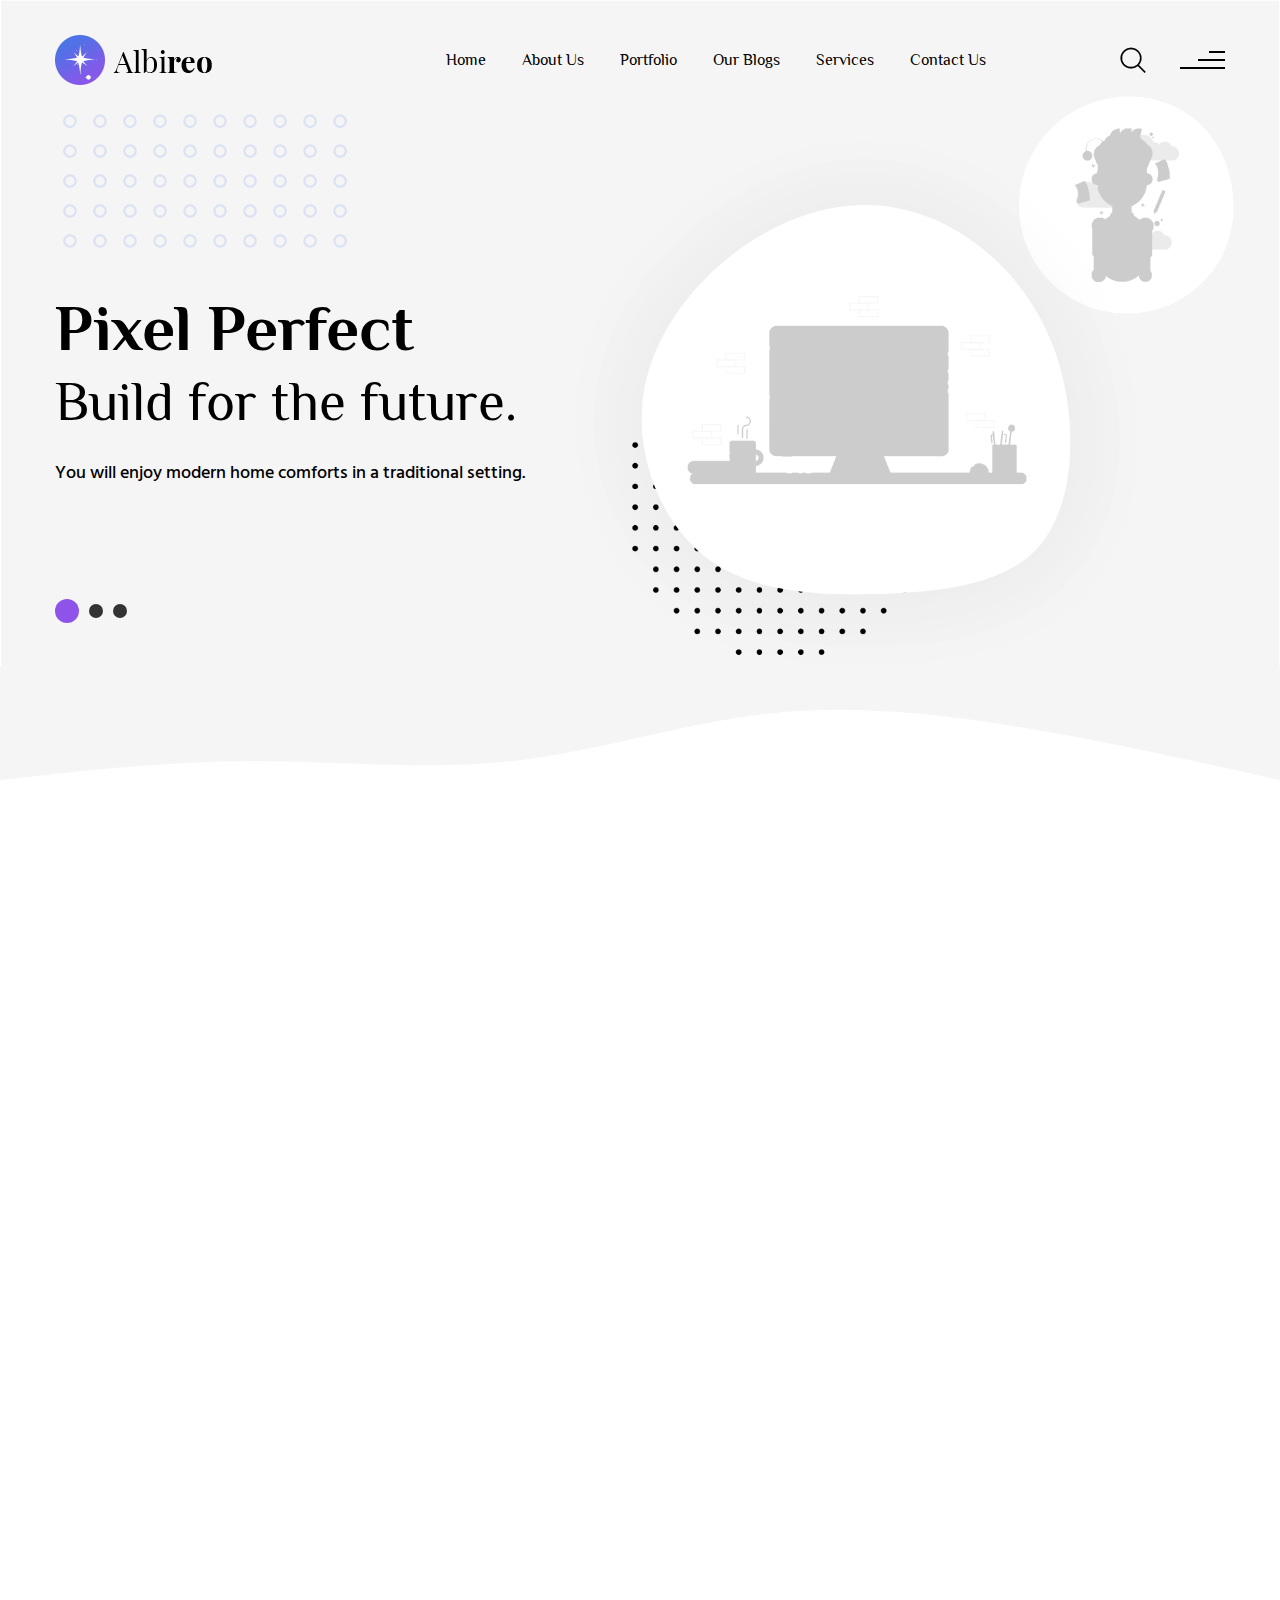
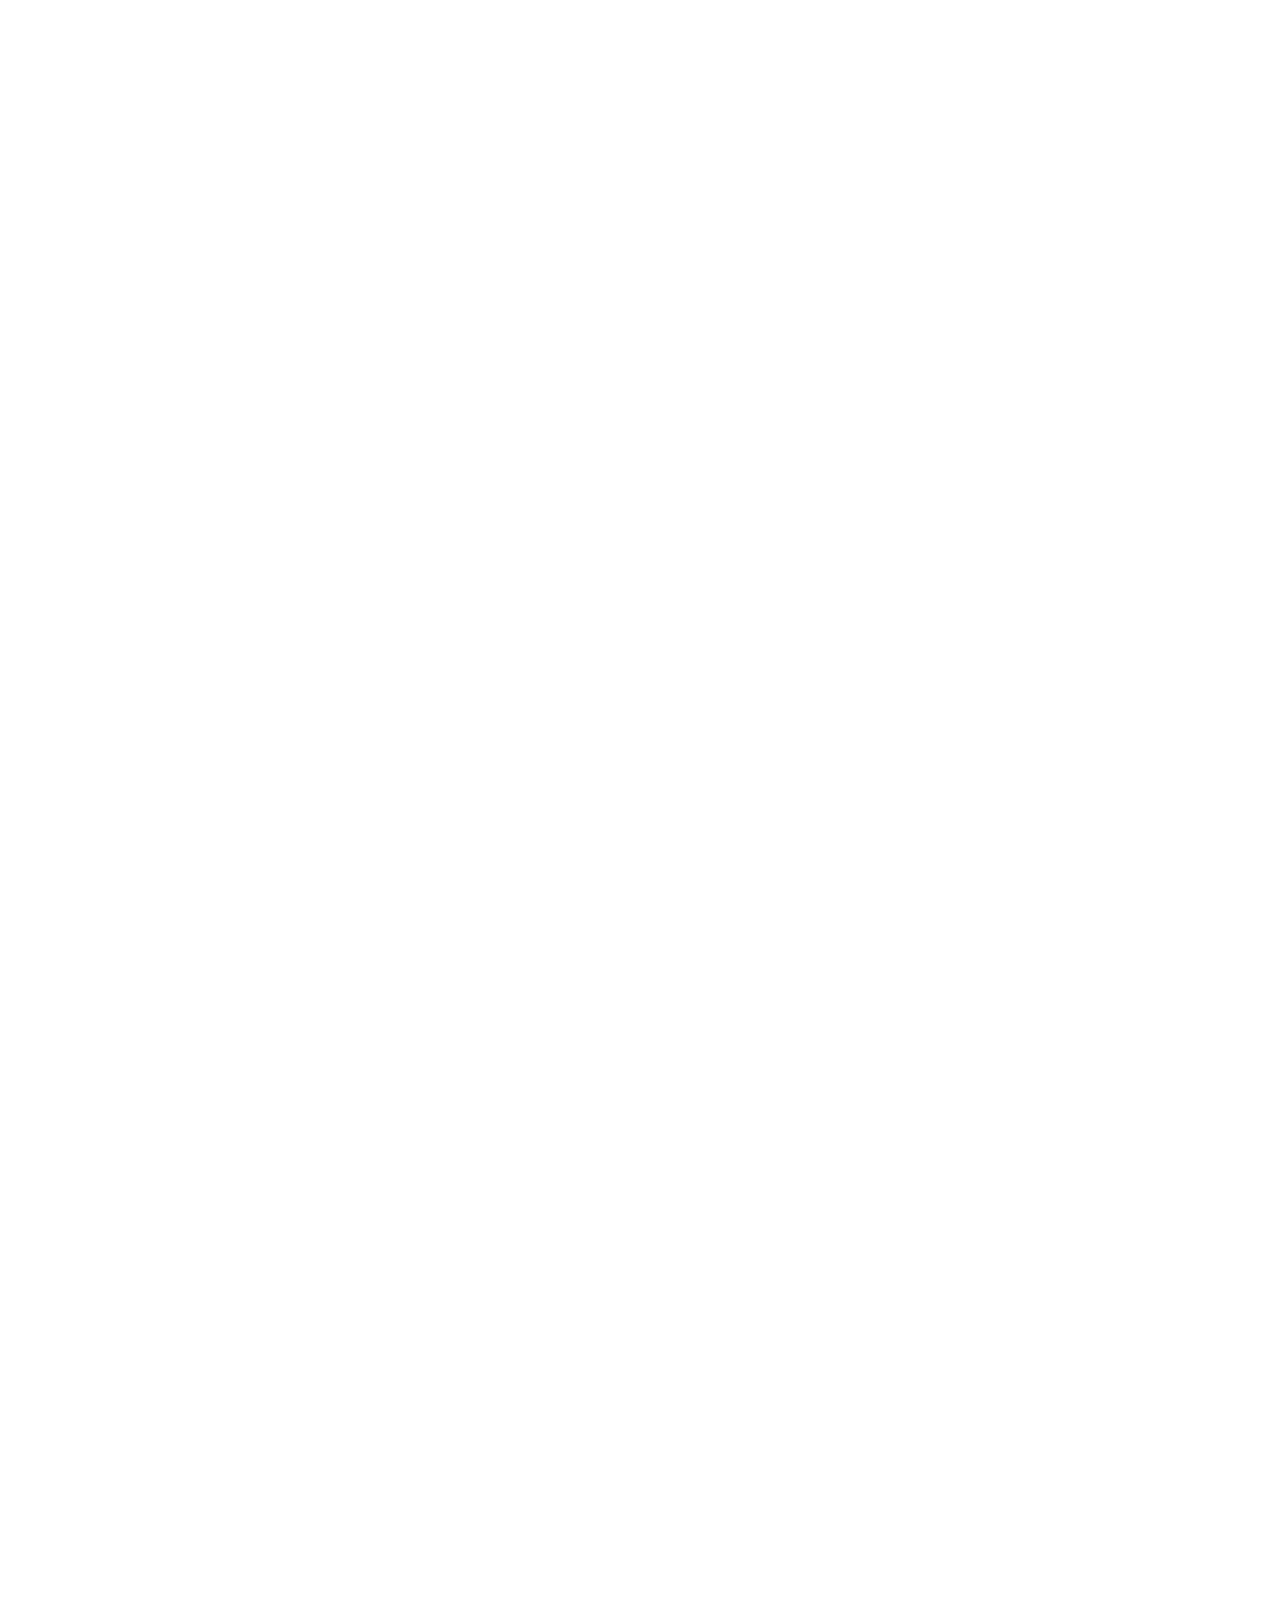
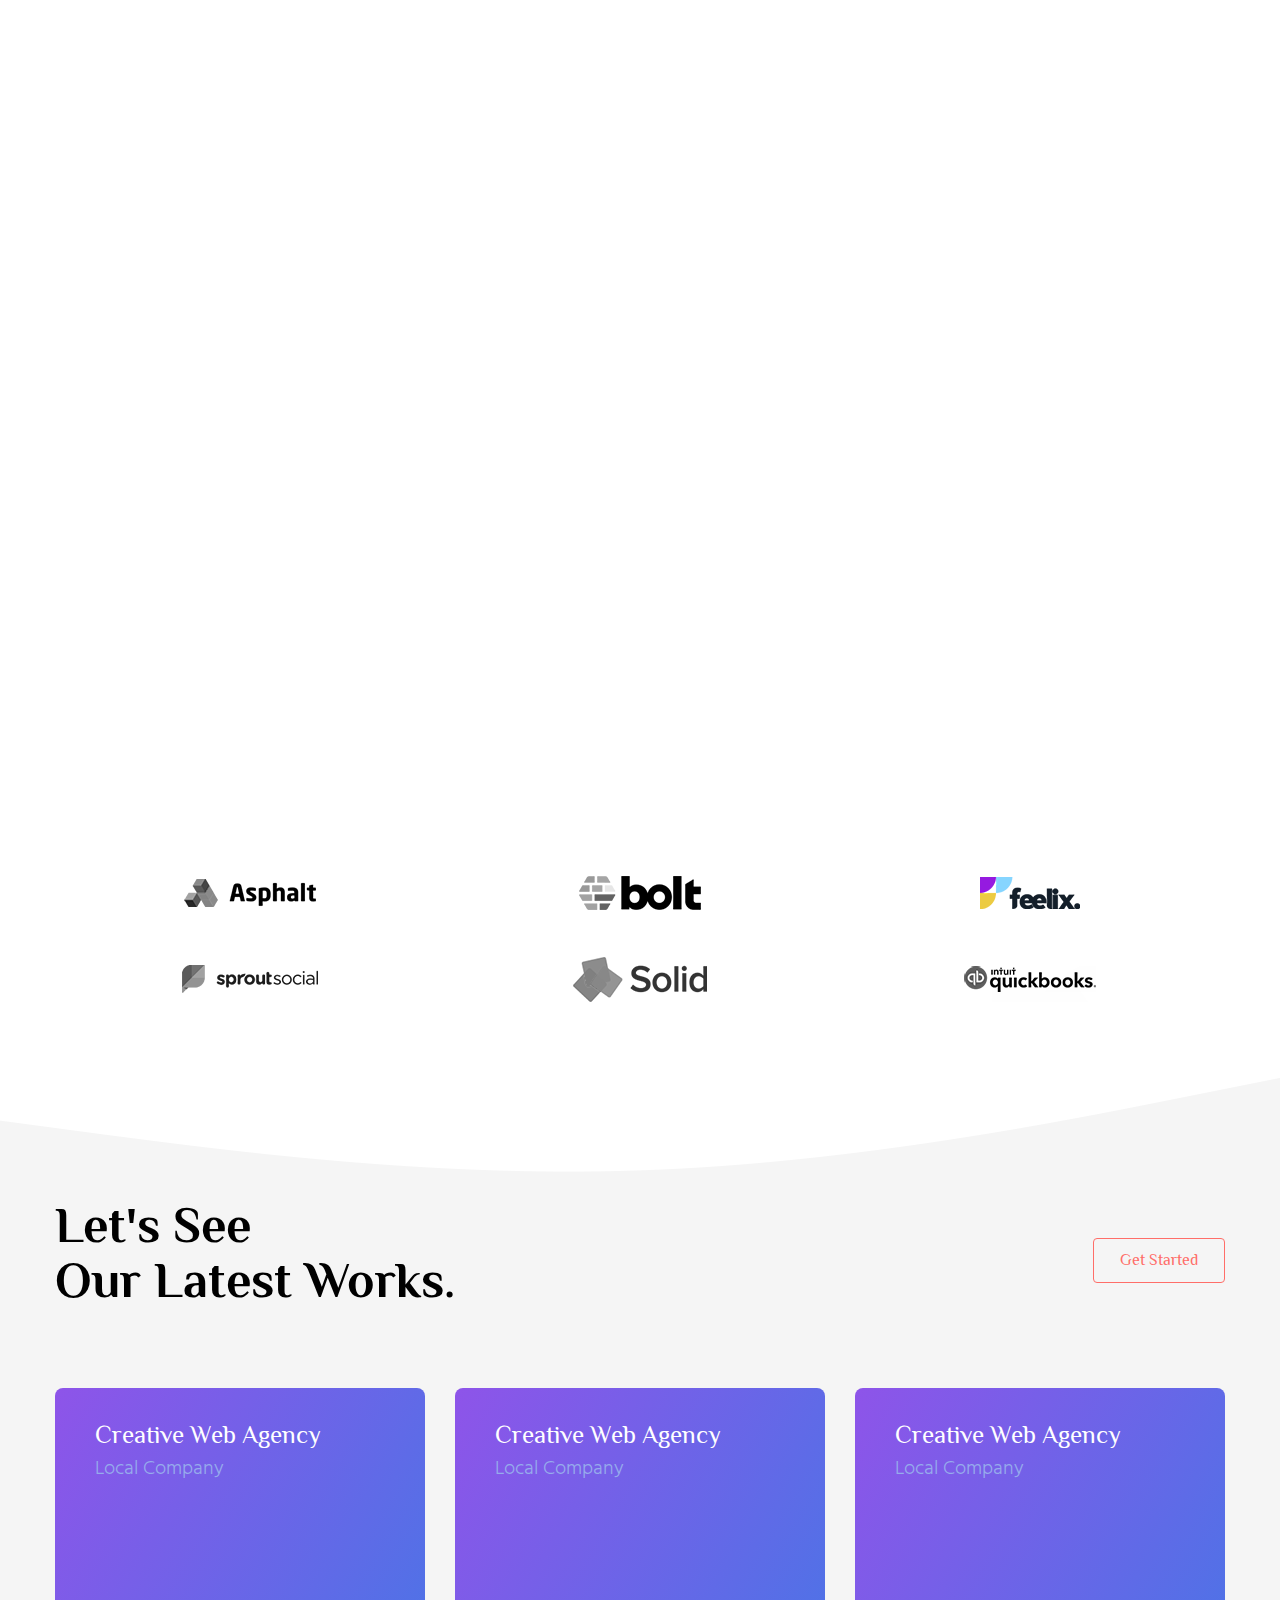
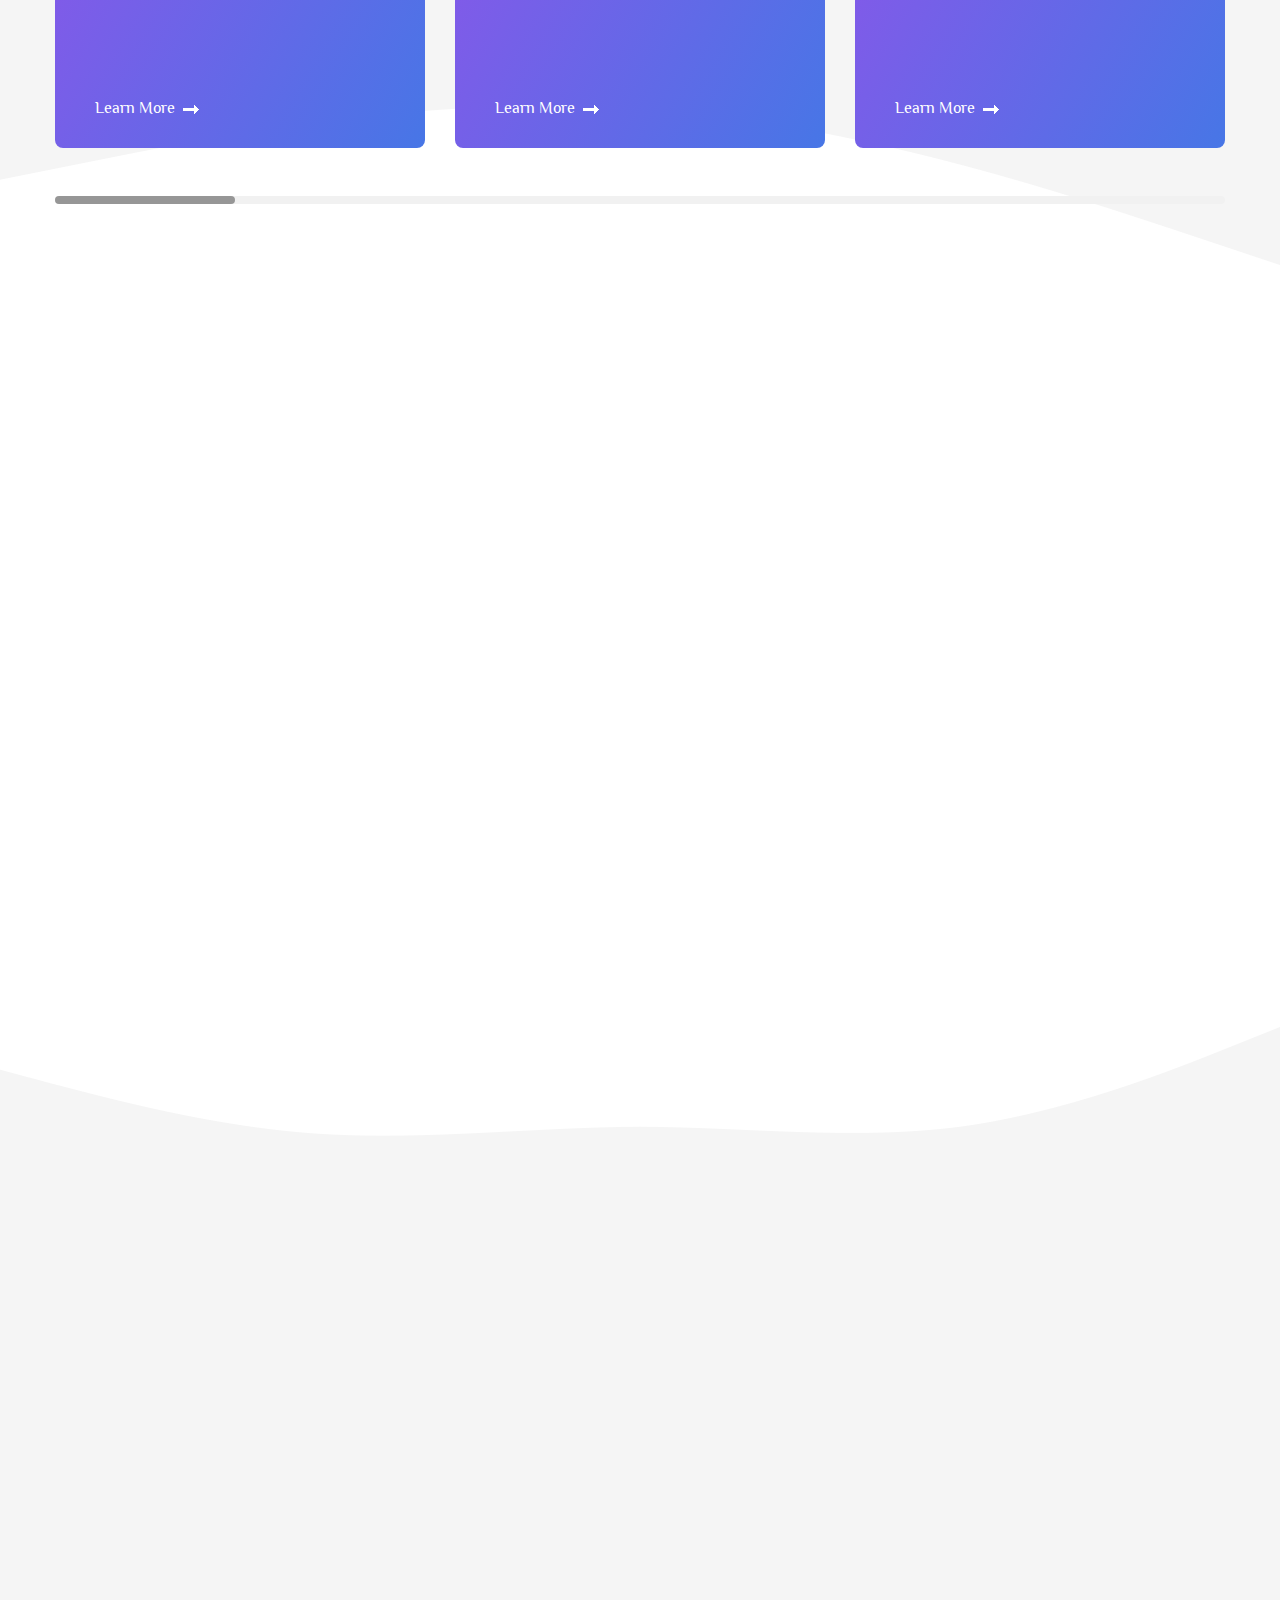
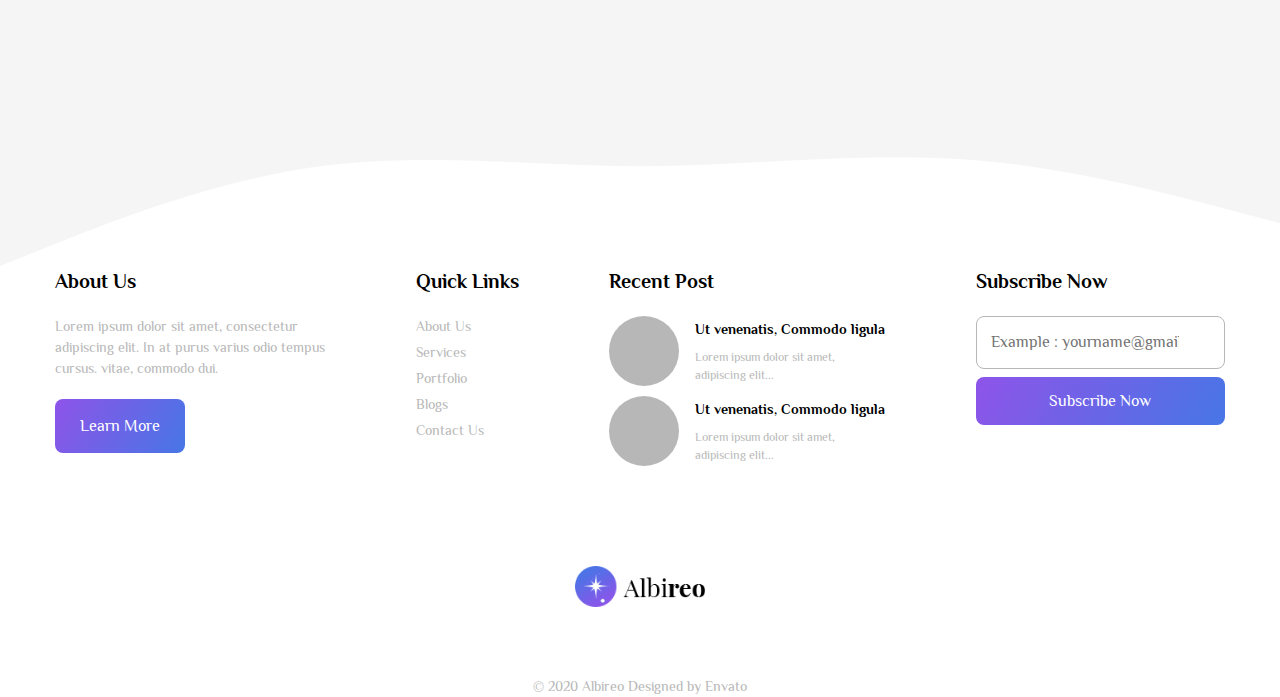
==== commit 0308f109: "aos.js 적용" ====
--- a/html/main.html
+++ b/html/main.html
@@ -1,462 +1,599 @@
 <!DOCTYPE html>
 <html lang="en">
-<head>
-  <meta charset="UTF-8">
-  <meta http-equiv="X-UA-Compatible" content="IE=edge">
-  <meta name="viewport" content="width=device-width, initial-scale=1.0">
-  <link href="https://fonts.googleapis.com/css2?family=Philosopher:ital,wght@0,400;0,700;1,400;1,700&display=swap" rel="stylesheet">
-  <link href="https://fonts.googleapis.com/css2?family=Hind:wght@300;400;500;600;700&family=Philosopher:ital,wght@0,400;0,700;1,400;1,700&display=swap" rel="stylesheet">
-  <link rel="stylesheet" href="../css/reset.css">
-  <link rel="stylesheet" href="../css/common.css">
-  <link rel="stylesheet" href="../css/main.css">
-  <title>메인 | albireo web</title>
-</head>
+  <head>
+    <meta charset="UTF-8" />
+    <meta http-equiv="X-UA-Compatible" content="IE=edge" />
+    <meta name="viewport" content="width=device-width, initial-scale=1.0" />
+    <link href="https://unpkg.com/aos@2.3.1/dist/aos.css" rel="stylesheet" />
+    <link
+      href="https://fonts.googleapis.com/css2?family=Philosopher:ital,wght@0,400;0,700;1,400;1,700&display=swap"
+      rel="stylesheet"
+    />
+    <link
+      href="https://fonts.googleapis.com/css2?family=Hind:wght@300;400;500;600;700&family=Philosopher:ital,wght@0,400;0,700;1,400;1,700&display=swap"
+      rel="stylesheet"
+    />
+    <link rel="stylesheet" href="../css/reset.css" />
+    <link rel="stylesheet" href="../css/common.css" />
+    <link rel="stylesheet" href="../css/main.css" />
+    <title>메인 | albireo web</title>
+  </head>
 
-<body>
-  <div class="wrap">
-    <header class="header">
-      <div class="inner">
-        <div class="contents">
-          <h1 class="logo">
-            <a href="#" class="link">
-              <img src="../image/logo.png" alt="로고" class="img">
-            </a>
-          </h1>
-          <nav class="gnb">
+  <body>
+    <div class="wrap">
+      <header class="header">
+        <div class="inner">
+          <div class="contents">
+            <h1 class="logo">
+              <a href="#" class="link">
+                <img src="../image/logo.png" alt="로고" class="img" />
+              </a>
+            </h1>
+            <nav class="gnb">
+              <ul class="list">
+                <li class="item">
+                  <a href="#" class="link">Home</a>
+                </li>
+                <li class="item">
+                  <a href="#" class="link">About Us</a>
+                </li>
+                <li class="item">
+                  <a href="#" class="link">Portfolio</a>
+                </li>
+                <li class="item">
+                  <a href="#" class="link">Our Blogs</a>
+                </li>
+                <li class="item">
+                  <a href="#" class="link">Services</a>
+                </li>
+                <li class="item">
+                  <a href="#" class="link">Contact Us</a>
+                </li>
+              </ul>
+            </nav>
+            <div class="user">
+              <div class="search">
+                <button class="search-btn">
+                  <span class="blind">검색</span>
+                </button>
+              </div>
+              <a href="#" class="menu" role="button">
+                <span class="blind">전체 메뉴</span>
+                <div class="menu-btn">
+                  <div class="line"></div>
+                  <div class="line"></div>
+                  <div class="line"></div>
+                </div>
+              </a>
+            </div>
+          </div>
+        </div>
+      </header>
+      <main class="main-container main">
+        <section class="slide">
+          <div class="slide-contents">
+            <div class="slide-control">
+              <button class="circle show"></button>
+              <button class="circle"></button>
+              <button class="circle"></button>
+            </div>
             <ul class="list">
               <li class="item">
-                <a href="#" class="link">Home</a>
-              </li>
-              <li class="item">
-                <a href="#" class="link">About Us</a>
-              </li>
-              <li class="item">
-                <a href="#" class="link">Portfolio</a>
-              </li>
-              <li class="item">
-                <a href="#" class="link">Our Blogs</a>
-              </li>
-              <li class="item">
-                <a href="#" class="link">Services</a>
-              </li>
-              <li class="item">
-                <a href="#" class="link">Contact Us</a>
+                <img src="../image/bg-section-01.png" class="img" alt=" " />
+                <div class="inner">
+                  <div class="text-box">
+                    <h2 class="title">
+                      <span class="title-point">Pixel Perfect</span> <br />Build
+                      for the future.
+                    </h2>
+                    <p class="desc">
+                      You will enjoy modern home comforts in a traditional
+                      setting.
+                    </p>
+                  </div>
+                </div>
               </li>
             </ul>
-          </nav>
-          <div class="user">
-            <div class="search">
-              <button class="search-btn">
-                <span class="blind">검색</span>
-              </button>
-            </div>
-            <a href="#" class="menu" role="button">
-              <span class="blind">전체 메뉴</span>
-              <div class="menu-btn">
-                <div class="line"></div>
-                <div class="line"></div>
-                <div class="line"></div>
-              </div>
-            </a>
+          </div>
+          <div class="sns"></div>
+        </section>
+        <section class="brands">
+          <div class="inner">
+            <div class="brands-contents">
+              <div class="text-box" data-aos="fade-up" data-aos-duration="1000">
+                <h2 class="title">We Are <br />Creative Brands.</h2>
+                <p class="desc">
+                  We are a fully in-house digital agency focusing on branding,
+                  marketing, web design and development with clients ranging
+                  from start-ups
+                </p>
+                <p class="desc-text">
+                  Lorem ipsum dolor sit amet, consectetur adipiscing elit. Nam
+                  volutpat imperdiet turpis, ut tincidunt ipsum. Ut dictum
+                  bibendum ex, sed sagittis purus ornare rhoncus. Duis eu urna
+                  tortor.
+                </p>
+                <a href="#" class="more-link">Get Started</a>
+              </div>
+              <div class="brand-list">
+                <ul class="list">
+                  <li class="item" data-aos="fade-up" data-aos-duration="1500">
+                    <i class="icon"></i>
+                    <span class="tit">Web Desgin</span>
+                    <p class="txt">
+                      Integer viverra saptien mollis, pharetra lectus sit amet,
+                      iaculis purus. Quisque pharetra arcu nulla
+                    </p>
+                    <a href="#" class="learn-more"
+                      >Learn More<i class="learn-more-arr"></i
+                    ></a>
+                  </li>
+                  <li class="item" data-aos="fade-up" data-aos-duration="2000">
+                    <i class="icon"></i>
+                    <span class="tit">Digital Marketing</span>
+                    <p class="txt">
+                      Integer viverra saptien mollis, pharetra lectus sit amet,
+                      iaculis purus. Quisque pharetra arcu nulla
+                    </p>
+                    <a href="#" class="learn-more"
+                      >Learn More<i class="learn-more-arr"></i
+                    ></a>
+                  </li>
+                  <li class="item" data-aos="fade-up" data-aos-duration="2500">
+                    <i class="icon"></i>
+                    <span class="tit">App Design</span>
+                    <p class="txt">
+                      Integer viverra saptien mollis, pharetra lectus sit amet,
+                      iaculis purus. Quisque pharetra arcu nulla
+                    </p>
+                    <a href="#" class="learn-more"
+                      >Learn More<i class="learn-more-arr"></i
+                    ></a>
+                  </li>
+                  <li class="item" data-aos="fade-up" data-aos-duration="3000">
+                    <i class="icon"></i>
+                    <span class="tit">Development</span>
+                    <p class="txt">
+                      Integer viverra saptien mollis, pharetra lectus sit amet,
+                      iaculis purus. Quisque pharetra arcu nulla
+                    </p>
+                    <a href="#" class="learn-more"
+                      >Learn More<i class="learn-more-arr"></i
+                    ></a>
+                  </li>
+                </ul>
+              </div>
+            </div>
+          </div>
+        </section>
+        <section
+          class="people"
+          data-aos="fade-zoom-in"
+          data-aos-easing="ease-in-back"
+          data-aos-delay="300"
+          data-aos-offset="0"
+        >
+          <div class="people-contents people-bg">
+            <img src="../image/bg-section-02.png" class="bg-img" alt=" " />
+            <div class="inner">
+              <div class="text-box">
+                <h2 class="title">We Are <br />Creative Brands.</h2>
+                <p class="desc">
+                  We are a fully in-house digital agency focusing on branding,
+                  marketing, web design and development with clients ranging
+                  from start-ups
+                </p>
+                <p class="desc-text">
+                  Lorem ipsum dolor sit amet, consectetur adipiscing elit. Nam
+                  volutpat imperdiet turpis, ut tincidunt ipsum. Ut dictum
+                  bibendum ex, sed sagittis purus ornare rhoncus. Duis eu urna
+                  tortor.
+                </p>
+                <a href="#" class="more-link">Get Started</a>
+              </div>
+            </div>
+          </div>
+        </section>
+        <section class="icon-list">
+          <h2 class="blind">Our Work</h2>
+          <div class="inner">
+            <div class="icon-list-contents">
+              <ul class="list">
+                <li class="item" data-aos="fade-up" data-aos-duration="500">
+                  <i class="icon"></i>
+                  <div class="text-box">
+                    <em class="tit">100k</em>
+                    <p class="txt">Satisfy Customers</p>
+                  </div>
+                </li>
+                <li class="item" data-aos="fade-up" data-aos-duration="700">
+                  <i class="icon"></i>
+                  <div class="text-box">
+                    <em class="tit">1500+</em>
+                    <p class="txt">Completed Projects</p>
+                  </div>
+                </li>
+                <li class="item" data-aos="fade-up" data-aos-duration="900">
+                  <i class="icon"></i>
+                  <div class="text-box">
+                    <em class="tit">15+</em>
+                    <p class="txt">Team Members</p>
+                  </div>
+                </li>
+                <li class="item" data-aos="fade-up" data-aos-duration="1100">
+                  <i class="icon"></i>
+                  <div class="text-box">
+                    <em class="tit">1850+</em>
+                    <p class="txt">Our Blog Posts</p>
+                  </div>
+                </li>
+              </ul>
+            </div>
+          </div>
+        </section>
+        <section class="figure">
+          <div class="inner">
+            <div class="figure-contents">
+              <div
+                class="text-box"
+                data-aos="fade-zoom-in"
+                data-aos-easing="ease-in-back"
+                data-aos-delay="500"
+                data-aos-offset="0"
+              >
+                <h2 class="title">
+                  They've Already Learned To <br />The Programming But You?
+                </h2>
+              </div>
+              <div class="figure-list">
+                <ul class="list">
+                  <li class="item" data-aos="flip-left" data-aos-delay="700">
+                    <img
+                      src="../image/figure-phto01.png"
+                      class="phto"
+                      alt="첫 번째 사진"
+                    />
+                    <div class="txt-box">
+                      <span class="tit">Mary Adams</span>
+                      <p class="txt">Founder</p>
+                      <div class="figure-sns">
+                        <a href="#" class="icon"></a>
+                        <a href="#" class="icon"></a>
+                        <a href="#" class="icon"></a>
+                        <a href="#" class="icon"></a>
+                      </div>
+                    </div>
+                  </li>
+                  <li class="item" data-aos="flip-left" data-aos-delay="900">
+                    <img
+                      src="../image/figure-phto02.png"
+                      class="phto"
+                      alt="두 번째 사진"
+                    />
+                    <div class="txt-box">
+                      <span class="tit">Neil Chad</span>
+                      <p class="txt">Senior Creative Designer</p>
+                      <div class="figure-sns">
+                        <a href="#" class="icon"></a>
+                        <a href="#" class="icon"></a>
+                        <a href="#" class="icon"></a>
+                        <a href="#" class="icon"></a>
+                      </div>
+                    </div>
+                  </li>
+                  <li class="item" data-aos="flip-left" data-aos-delay="1100">
+                    <img
+                      src="../image/figure-phto03.png"
+                      class="phto"
+                      alt="세 번째 사진"
+                    />
+                    <div class="txt-box">
+                      <span class="tit">Sarah Tyler</span>
+                      <p class="txt">Marketing Manager</p>
+                      <div class="figure-sns">
+                        <a href="#" class="icon"></a>
+                        <a href="#" class="icon"></a>
+                        <a href="#" class="icon"></a>
+                        <a href="#" class="icon"></a>
+                      </div>
+                    </div>
+                  </li>
+                </ul>
+              </div>
+              <ul class="figure-company-icon">
+                <li class="item">
+                  <i class="icon"></i>
+                </li>
+                <li class="item">
+                  <i class="icon"></i>
+                </li>
+                <li class="item">
+                  <i class="icon"></i>
+                </li>
+                <li class="item">
+                  <i class="icon"></i>
+                </li>
+                <li class="item">
+                  <i class="icon"></i>
+                </li>
+                <li class="item">
+                  <i class="icon"></i>
+                </li>
+              </ul>
+            </div>
+          </div>
+        </section>
+        <section class="works">
+          <div class="bg">
+            <div class="inner">
+              <div class="works-contents">
+                <div class="text-box">
+                  <h2 class="title">Let's See <br />Our Latest Works.</h2>
+                </div>
+                <ul class="list">
+                  <li class="item">
+                    <div class="phto"></div>
+                    <!-- <img src="#" class="phto" alt=" "> -->
+                    <div class="box">
+                      <span class="tit">Creative Web Agency</span>
+                      <p class="txt">Local Company</p>
+                      <a href="" class="learn-more"
+                        >Learn More<i class="learn-more-arr"></i
+                      ></a>
+                    </div>
+                  </li>
+                  <li class="item">
+                    <div class="phto"></div>
+                    <!-- <img src="#" class="phto" alt=" "> -->
+                    <div class="box">
+                      <span class="tit">Creative Web Agency</span>
+                      <p class="txt">Local Company</p>
+                      <a href="" class="learn-more"
+                        >Learn More<i class="learn-more-arr"></i
+                      ></a>
+                    </div>
+                  </li>
+                  <li class="item">
+                    <div class="phto"></div>
+                    <!-- <img src="#" class="phto" alt=" "> -->
+                    <div class="box">
+                      <span class="tit">Creative Web Agency</span>
+                      <p class="txt">Local Company</p>
+                      <a href="" class="learn-more"
+                        >Learn More<i class="learn-more-arr"></i
+                      ></a>
+                    </div>
+                  </li>
+                </ul>
+                <div class="long-scroll">
+                  <div class="short-scroll"></div>
+                </div>
+                <a href="" class="more-link">Get Started</a>
+              </div>
+            </div>
+          </div>
+        </section>
+        <section class="process">
+          <div class="inner">
+            <div class="process-contents">
+              <div
+                class="text-box"
+                data-aos="fade-zoom-in"
+                data-aos-easing="ease-in-back"
+                data-aos-offset="0"
+              >
+                <h2 class="title">Our Workflow <br />Process.</h2>
+                <p class="desc">
+                  We are a fully in-house digital agency focusing on branding,
+                  marketing, web design and development with clients ranging
+                  from start-ups.
+                </p>
+                <p class="desc-text">
+                  Lorem ipsum dolor sit amet, consectetur adipiscing elit. Nam
+                  volutpat imperdiet turpis, ut tincidunt ipsum. Ut dictum
+                  bibendum.
+                </p>
+              </div>
+              <div class="process-list">
+                <ul class="list">
+                  <li class="item" data-aos="fade-up" data-aos-duration="500">
+                    <i class="icon"></i>
+                    <span class="tit">Web Desgin</span>
+                    <p class="txt">
+                      Integer viverra saptien mollis, pharetra lectus sit amet,
+                      iaculis purus. Quisque pharetra arcu nulla
+                    </p>
+                    <a href="#" class="learn-more"
+                      >Learn More<i class="learn-more-arr"></i
+                    ></a>
+                  </li>
+                  <li class="item" data-aos="fade-up" data-aos-duration="1000">
+                    <i class="icon"></i>
+                    <span class="tit">Digital Marketing</span>
+                    <p class="txt">
+                      Integer viverra saptien mollis, pharetra lectus sit amet,
+                      iaculis purus. Quisque pharetra arcu nulla
+                    </p>
+                    <a href="#" class="learn-more"
+                      >Learn More<i class="learn-more-arr"></i
+                    ></a>
+                  </li>
+                </ul>
+              </div>
+            </div>
+          </div>
+        </section>
+        <section class="news">
+          <div class="bg">
+            <div class="inner">
+              <div class="news-contents">
+                <div
+                  class="text-box"
+                  data-aos="fade-zoom-in"
+                  data-aos-easing="linear"
+                  data-aos-offset="0"
+                  data-aos-delay="500"
+                >
+                  <h2 class="title">Our Latest News</h2>
+                </div>
+                <ul class="list">
+                  <li class="item" data-aos="fade-up" data-aos-duration="1500">
+                    <figure class="item-picture">
+                      <img src="#" class="item-picture-img" alt />
+                    </figure>
+                    <div class="news-contents-item-info">
+                      <div class="text-box">
+                        <span class="desc">21. April.2020</span>
+                        <strong class="desc-text"
+                          >UX and UI Design Trends 2020</strong
+                        >
+                      </div>
+                      <div class="profile">
+                        <div class="profile-info">
+                          <figure class="profile-picture">
+                            <img src="#" class="profile-picture-img" alt />
+                          </figure>
+                          <strong class="profile-name">By Thomas Wayne</strong>
+                        </div>
+                        <button class="profile-click">+999</button>
+                      </div>
+                    </div>
+                  </li>
+                  <li class="item" data-aos="fade-up" data-aos-duration="2000">
+                    <figure class="item-picture">
+                      <img src="#" class="item-picture-img" alt />
+                    </figure>
+                    <div class="news-contents-item-info">
+                      <div class="text-box">
+                        <span class="desc">21. April.2020</span>
+                        <strong class="desc-text"
+                          >UX and UI Design Trends 2020</strong
+                        >
+                      </div>
+                      <div class="profile">
+                        <div class="profile-info">
+                          <figure class="profile-picture">
+                            <img src="#" class="profile-picture-img" alt />
+                          </figure>
+                          <strong class="profile-name">By Thomas Wayne</strong>
+                        </div>
+                        <button class="profile-click">+999</button>
+                      </div>
+                    </div>
+                  </li>
+                  <li class="item" data-aos="fade-up" data-aos-duration="2500">
+                    <figure class="item-picture">
+                      <img src="#" class="item-picture-img" alt />
+                    </figure>
+                    <div class="news-contents-item-info">
+                      <div class="text-box">
+                        <span class="desc">21. April.2020</span>
+                        <strong class="desc-text"
+                          >UX and UI Design Trends 2020</strong
+                        >
+                      </div>
+                      <div class="profile">
+                        <div class="profile-info">
+                          <figure class="profile-picture">
+                            <img src="#" class="profile-picture-img" alt />
+                          </figure>
+                          <strong class="profile-name">By Thomas Wayne</strong>
+                        </div>
+                        <button class="profile-click">+999</button>
+                      </div>
+                    </div>
+                  </li>
+                </ul>
+                <div class="btn-area">
+                  <a href="#" class="more-btn">More link</a>
+                </div>
+              </div>
+            </div>
+          </div>
+        </section>
+      </main>
+      <footer class="footer">
+        <div class="inner">
+          <div class="footer">
+            <div class="footer-contents">
+              <div class="about">
+                <strong class="title">About Us</strong>
+                <p class="desc">
+                  Lorem ipsum dolor sit amet, consectetur<br />
+                  adipiscing elit. In at purus varius odio tempus<br />
+                  cursus. vitae, commodo dui.
+                </p>
+                <button class="btn">Learn More</button>
+              </div>
+              <div class="quick">
+                <strong class="title">Quick Links</strong>
+                <ul class="quick-list">
+                  <li class="item"><p>About Us</p></li>
+                  <li class="item"><p>Services</p></li>
+                  <li class="item"><p>Portfolio</p></li>
+                  <li class="item"><p>Blogs</p></li>
+                  <li class="item"><p>Contact Us</p></li>
+                </ul>
+              </div>
+              <div class="recent">
+                <strong class="title">Recent Post</strong>
+                <ul class="recent-list">
+                  <li class="item">
+                    <figure>
+                      <img src="#" alt="" />
+                    </figure>
+                    <div class="item-area">
+                      <strong class="title"
+                        >Ut venenatis, Commodo ligula</strong
+                      >
+                      <p class="desc">
+                        Lorem ipsum dolor sit amet,<br />adipiscing elit...
+                      </p>
+                    </div>
+                  </li>
+                  <li class="item">
+                    <figure>
+                      <img src="#" alt="" />
+                    </figure>
+                    <div class="item-area">
+                      <strong class="title"
+                        >Ut venenatis, Commodo ligula</strong
+                      >
+                      <p class="desc">
+                        Lorem ipsum dolor sit amet,<br />adipiscing elit...
+                      </p>
+                    </div>
+                  </li>
+                </ul>
+              </div>
+              <div class="subscribe">
+                <strong class="title">Subscribe Now</strong>
+                <form>
+                  <input
+                    type="text"
+                    placeholder="Example : yourname@gmail.com"
+                  />
+                  <button>Subscribe Now</button>
+                </form>
+                <div class="sns-area">
+                  <a href=""></a>
+                  <a href=""></a>
+                  <a href=""></a>
+                  <a href=""></a>
+                  <a href=""></a>
+                </div>
+              </div>
+            </div>
+            <div class="address-area">
+              <address>© 2020 Albireo Designed by Envato</address>
+            </div>
           </div>
         </div>
-      </div>
-    </header>
-    <main class="main-container main">
-      <section class="slide">
-        <div class="slide-contents">
-          <div class="slide-control">
-            <button class="circle show"></button>
-            <button class="circle"></button>
-            <button class="circle"></button>
-          </div>
-          <ul class="list">
-            <li class="item">
-              <img src="../image/bg-section-01.png" class="img" alt=" ">
-              <div class="inner">
-                <div class="text-box">
-                  <h2 class="title"><span class="title-point">Pixel Perfect</span> <br>Build for the future.</h2>
-                  <p class="desc">You will enjoy modern home comforts in a traditional setting.</p>
-                </div>
-              </div>
-            </li>
-          </ul>
-        </div>
-        <div class="sns"></div>
-      </section>
-      <section class="brands">
-        <div class="inner">
-          <div class="brands-contents">
-            <div class="text-box">
-              <h2 class="title">We Are <br>Creative Brands.</h2>
-              <p class="desc">We are a fully in-house digital agency focusing on branding, marketing, web design and development with clients ranging from start-ups</p>
-              <p class="desc-text">Lorem ipsum dolor sit amet, consectetur adipiscing elit. Nam volutpat imperdiet turpis, ut tincidunt ipsum. Ut dictum bibendum ex, sed sagittis purus ornare rhoncus. Duis eu urna tortor.</p>
-              <a href="#" class="more-link">Get Started</a>
-            </div>
-            <div class="brand-list">
-              <ul class="list">
-                <li class="item">
-                  <i class="icon"></i>
-                  <span class="tit">Web Desgin</span>
-                  <p class="txt">Integer viverra saptien mollis, pharetra lectus sit amet, iaculis purus. Quisque pharetra arcu nulla</p>
-                  <a href="#" class="learn-more">Learn More<i class="learn-more-arr"></i></a>
-                </li>
-                <li class="item">
-                  <i class="icon"></i>
-                  <span class="tit">Digital Marketing</span>
-                  <p class="txt">Integer viverra saptien mollis, pharetra lectus sit amet, iaculis purus. Quisque pharetra arcu nulla</p>
-                  <a href="#" class="learn-more">Learn More<i class="learn-more-arr"></i></a>
-                </li>
-                <li class="item">
-                  <i class="icon"></i>
-                  <span class="tit">App Design</span>
-                  <p class="txt">Integer viverra saptien mollis, pharetra lectus sit amet, iaculis purus. Quisque pharetra arcu nulla</p>
-                  <a href="#" class="learn-more">Learn More<i class="learn-more-arr"></i></a>
-                </li>
-                <li class="item">
-                  <i class="icon"></i>
-                  <span class="tit">Development</span>
-                  <p class="txt">Integer viverra saptien mollis, pharetra lectus sit amet, iaculis purus. Quisque pharetra arcu nulla</p>
-                  <a href="#" class="learn-more">Learn More<i class="learn-more-arr"></i></a>
-                </li>
-              </ul>
-            </div>
-          </div>
-        </div>
-      </section>
-      <section class="people">
-        <div class="people-contents people-bg">
-          <img src="../image/bg-section-02.png" class="bg-img" alt=" ">
-          <div class="inner">
-            <div class="text-box">
-              <h2 class="title">We Are <br>Creative Brands.</h2>
-              <p class="desc">We are a fully in-house digital agency focusing on branding, marketing, web design and development with clients ranging from start-ups</p>
-              <p class="desc-text">Lorem ipsum dolor sit amet, consectetur adipiscing elit. Nam volutpat imperdiet turpis, ut tincidunt ipsum. Ut dictum bibendum ex, sed sagittis purus ornare rhoncus. Duis eu urna tortor.</p>
-              <a href="#" class="more-link">Get Started</a>
-            </div>
-          </div>
-        </div>
-      </section>
-      <section class="icon-list">
-        <h2 class="blind">Our Work</h2>
-        <div class="inner">
-          <div class="icon-list-contents">
-            <ul class="list">
-              <li class="item">
-                <i class="icon"></i>
-                <div class="text-box">
-                  <em class="tit">100k</em>
-                  <p class="txt">Satisfy Customers</p>
-                </div>
-              </li>
-              <li class="item">
-                <i class="icon"></i>
-                <div class="text-box">
-                  <em class="tit">1500+</em>
-                  <p class="txt">Completed Projects</p>
-                </div>
-              </li>
-              <li class="item">
-                <i class="icon"></i>
-                <div class="text-box">
-                  <em class="tit">15+</em>
-                  <p class="txt">Team Members</p>
-                </div>
-              </li>
-              <li class="item">
-                <i class="icon"></i>
-                <div class="text-box">
-                  <em class="tit">1850+</em>
-                  <p class="txt">Our Blog Posts</p>
-                </div>
-              </li>
-            </ul>
-          </div>
-        </div>
-      </section>
-      <section class="figure">
-        <div class="inner">
-          <div class="figure-contents">
-            <div class="text-box">
-              <h2 class="title">They've Already Learned To <br>The Programming But You?</h2>
-            </div>
-            <div class="figure-list">
-              <ul class="list">
-                <li class="item">
-                  <img src="../image/figure-phto01.png" class="phto" alt="첫 번째 사진">
-                  <div class="txt-box">
-                    <span class="tit">Mary Adams</span>
-                    <p class="txt">Founder</p>
-                    <div class="figure-sns">
-                      <a href="#" class="icon"></a>
-                      <a href="#" class="icon"></a>
-                      <a href="#" class="icon"></a>
-                      <a href="#" class="icon"></a>
-                    </div>
-                  </div>
-                </li>
-                <li class="item">
-                  <img src="../image/figure-phto02.png" class="phto" alt="두 번째 사진">
-                  <div class="txt-box">
-                    <span class="tit">Neil Chad</span>
-                    <p class="txt">Senior Creative Designer</p>
-                    <div class="figure-sns">
-                      <a href="#" class="icon"></a>
-                      <a href="#" class="icon"></a>
-                      <a href="#" class="icon"></a>
-                      <a href="#" class="icon"></a>
-                    </div>
-                  </div>
-                </li>
-                <li class="item">
-                  <img src="../image/figure-phto03.png" class="phto" alt="세 번째 사진">
-                  <div class="txt-box">
-                    <span class="tit">Sarah Tyler</span>
-                    <p class="txt">Marketing Manager</p>
-                    <div class="figure-sns">
-                      <a href="#" class="icon"></a>
-                      <a href="#" class="icon"></a>
-                      <a href="#" class="icon"></a>
-                      <a href="#" class="icon"></a>
-                    </div>
-                  </div>
-                </li>
-              </ul>
-            </div>
-            <ul class="figure-company-icon">
-              <li class="item">
-                <i class="icon"></i>
-              </li>
-              <li class="item">
-                <i class="icon"></i>
-              </li>
-              <li class="item">
-                <i class="icon"></i>
-              </li>
-              <li class="item">
-                <i class="icon"></i>
-              </li>
-              <li class="item">
-                <i class="icon"></i>
-              </li>
-              <li class="item">
-                <i class="icon"></i>
-              </li>
-            </ul>
-          </div>
-        </div>
-      </section>
-      <section class="works">
-        <div class="bg">
-          <div class="inner">
-            <div class="works-contents">
-              <div class="text-box">
-                <h2 class="title">Let's See <br>Our Latest Works.</h2>
-              </div>
-              <ul class="list">
-                <li class="item">
-                  <div class="phto"></div>
-                  <!-- <img src="#" class="phto" alt=" "> -->
-                  <div class="box">
-                    <span class="tit">Creative Web Agency</span>
-                    <p class="txt">Local Company</p>
-                    <a href="" class="learn-more">Learn More<i class="learn-more-arr"></i></a>
-                  </div>
-                </li>
-                <li class="item">
-                  <div class="phto"></div>
-                  <!-- <img src="#" class="phto" alt=" "> -->
-                  <div class="box">
-                    <span class="tit">Creative Web Agency</span>
-                    <p class="txt">Local Company</p>
-                    <a href="" class="learn-more">Learn More<i class="learn-more-arr"></i></a>
-                  </div>
-                </li>
-                <li class="item">
-                  <div class="phto"></div>
-                  <!-- <img src="#" class="phto" alt=" "> -->
-                  <div class="box">
-                    <span class="tit">Creative Web Agency</span>
-                    <p class="txt">Local Company</p>
-                    <a href="" class="learn-more">Learn More<i class="learn-more-arr"></i></a>
-                  </div>
-                </li>
-              </ul>
-              <div class="long-scroll">
-                <div class="short-scroll"></div>
-              </div>
-              <a href="" class="more-link">Get Started</a>
-            </div>
-          </div>
-        </div>
-      </section>
-      <section class="process">
-        <div class="inner">
-          <div class="process-contents">
-            <div class="text-box">
-              <h2 class="title">Our Workflow <br>Process.</h2>
-              <p class="desc">We are a fully in-house digital agency focusing on branding, marketing, web design and development with clients ranging from start-ups.</p>
-              <p class="desc-text">Lorem ipsum dolor sit amet, consectetur adipiscing elit. Nam volutpat imperdiet turpis, ut tincidunt ipsum. Ut dictum bibendum.</p>
-            </div>
-            <div class="process-list">
-              <ul class="list">
-                <li class="item">
-                  <i class="icon"></i>
-                  <span class="tit">Web Desgin</span>
-                  <p class="txt">Integer viverra saptien mollis, pharetra lectus sit amet, iaculis purus. Quisque pharetra arcu nulla</p>
-                  <a href="#" class="learn-more">Learn More<i class="learn-more-arr"></i></a>
-                </li>
-                <li class="item">
-                  <i class="icon"></i>
-                  <span class="tit">Digital Marketing</span>
-                  <p class="txt">Integer viverra saptien mollis, pharetra lectus sit amet, iaculis purus. Quisque pharetra arcu nulla</p>
-                  <a href="#" class="learn-more">Learn More<i class="learn-more-arr"></i></a>
-                </li>
-              </ul>
-            </div>
-          </div>
-        </div>
-      </section>
-      <section class="news">
-        <div class="bg">
-          <div class="inner">
-            <div class="news-contents">
-              <div class="text-box">
-                <h2 class="title">Our Latest News</h2>
-              </div>
-              <ul class="list">
-                <li class="item">
-                  <figure class="item-picture">
-                    <img src="#" class="item-picture-img" alt>
-                  </figure>
-                  <div class="news-contents-item-info">
-                    <div class="text-box">
-                      <span class="desc">21. April.2020</span>
-                      <strong class="desc-text">UX and UI Design Trends 2020</strong>
-                    </div>
-                    <div class="profile">
-                      <div class="profile-info">
-                        <figure class="profile-picture">
-                          <img src="#" class="profile-picture-img" alt>
-                        </figure>
-                        <strong class="profile-name">By Thomas Wayne</strong>
-                      </div>
-                      <button class="profile-click">+999</button>
-                    </div>
-                  </div>
-                </li>
-                <li class="item">
-                  <figure class="item-picture">
-                    <img src="#" class="item-picture-img" alt>
-                  </figure>
-                  <div class="news-contents-item-info">
-                    <div class="text-box">
-                      <span class="desc">21. April.2020</span>
-                      <strong class="desc-text">UX and UI Design Trends 2020</strong>
-                    </div>
-                    <div class="profile">
-                      <div class="profile-info">
-                        <figure class="profile-picture">
-                          <img src="#" class="profile-picture-img" alt>
-                        </figure>
-                        <strong class="profile-name">By Thomas Wayne</strong>
-                      </div>
-                      <button class="profile-click">+999</button>
-                    </div>
-                  </div>
-                </li>
-                <li class="item">
-                  <figure class="item-picture">
-                    <img src="#" class="item-picture-img" alt>
-                  </figure>
-                  <div class="news-contents-item-info">
-                    <div class="text-box">
-                      <span class="desc">21. April.2020</span>
-                      <strong class="desc-text">UX and UI Design Trends 2020</strong>
-                    </div>
-                    <div class="profile">
-                      <div class="profile-info">
-                        <figure class="profile-picture">
-                          <img src="#" class="profile-picture-img" alt>
-                        </figure>
-                        <strong class="profile-name">By Thomas Wayne</strong>
-                      </div>
-                      <button class="profile-click">+999</button>
-                    </div>
-                  </div>
-                </li>
-              </ul>
-              <div class="btn-area">
-                <a href="#" class="more-btn">More link</a>
-              </div>
-            </div>
-          </div>
-        </div>
-      </section>
-    </main>
-    <footer class="footer">
-      <div class="inner">
-        <div class="footer">
-          <div class="footer-contents">
-            <div class="about">
-              <strong class="title">About Us</strong>
-              <p class="desc">Lorem ipsum dolor sit amet, consectetur<br> adipiscing elit. In at purus varius odio tempus<br> cursus. vitae, commodo dui. </p>
-              <button class="btn">Learn More</button>
-            </div>
-            <div class="quick">
-              <strong class="title">Quick Links</strong>
-              <ul class="quick-list">
-                <li class="item"><p>About Us</p></li>
-                <li class="item"><p>Services</p></li>
-                <li class="item"><p>Portfolio</p></li>
-                <li class="item"><p>Blogs</p></li>
-                <li class="item"><p>Contact Us</p></li>
-              </ul>
-            </div>
-            <div class="recent">
-              <strong class="title">Recent Post</strong>
-              <ul class="recent-list">
-                <li class="item">
-                  <figure>
-                    <img src="#" alt="">
-                  </figure>
-                  <div class="item-area">
-                    <strong class="title">Ut venenatis, Commodo ligula</strong>
-                    <p class="desc">Lorem ipsum dolor sit amet,<br>adipiscing elit...</p>
-                  </div>
-                </li>
-                <li class="item">
-                  <figure>
-                    <img src="#" alt="">
-                  </figure>
-                  <div class="item-area">
-                    <strong class="title">Ut venenatis, Commodo ligula</strong>
-                    <p class="desc">Lorem ipsum dolor sit amet,<br>adipiscing elit...</p>
-                  </div>
-                </li>
-              </ul>
-            </div>
-            <div class="subscribe">
-              <strong class="title">Subscribe Now</strong>
-              <form>
-                <input type="text" placeholder="Example : yourname@gmail.com">
-                <button>Subscribe Now</button>
-              </form>
-              <div class="sns-area">
-                <a href=""></a>
-                <a href=""></a>
-                <a href=""></a>
-                <a href=""></a>
-                <a href=""></a>
-              </div>
-            </div>
-          </div>
-          <div class="address-area">
-            <address>© 2020 Albireo Designed by Envato</address>
-          </div>
-        </div>
-      </div>
-    </footer>
-  </div>
-</body>
+      </footer>
+    </div>
+    <script src="https://unpkg.com/aos@2.3.1/dist/aos.js"></script>
+    <script>
+      AOS.init();
+    </script>
+  </body>
 </html>
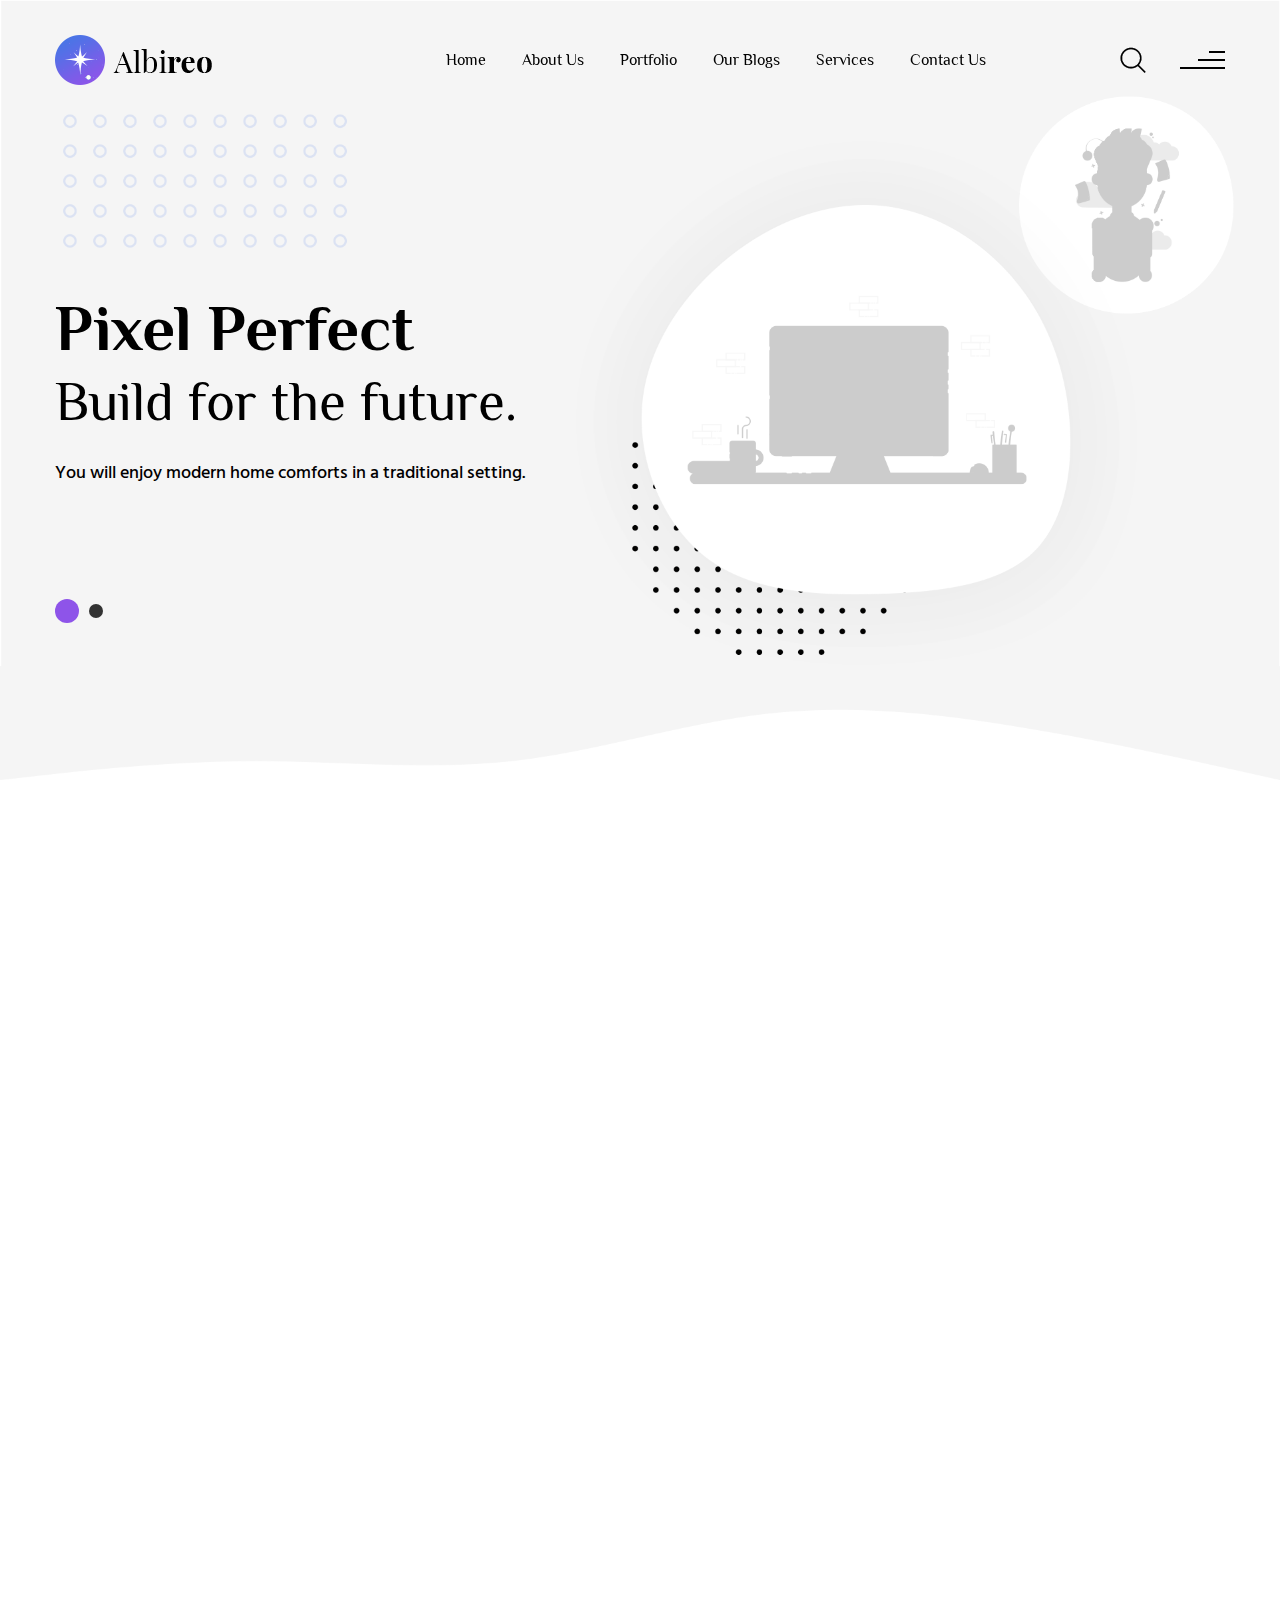
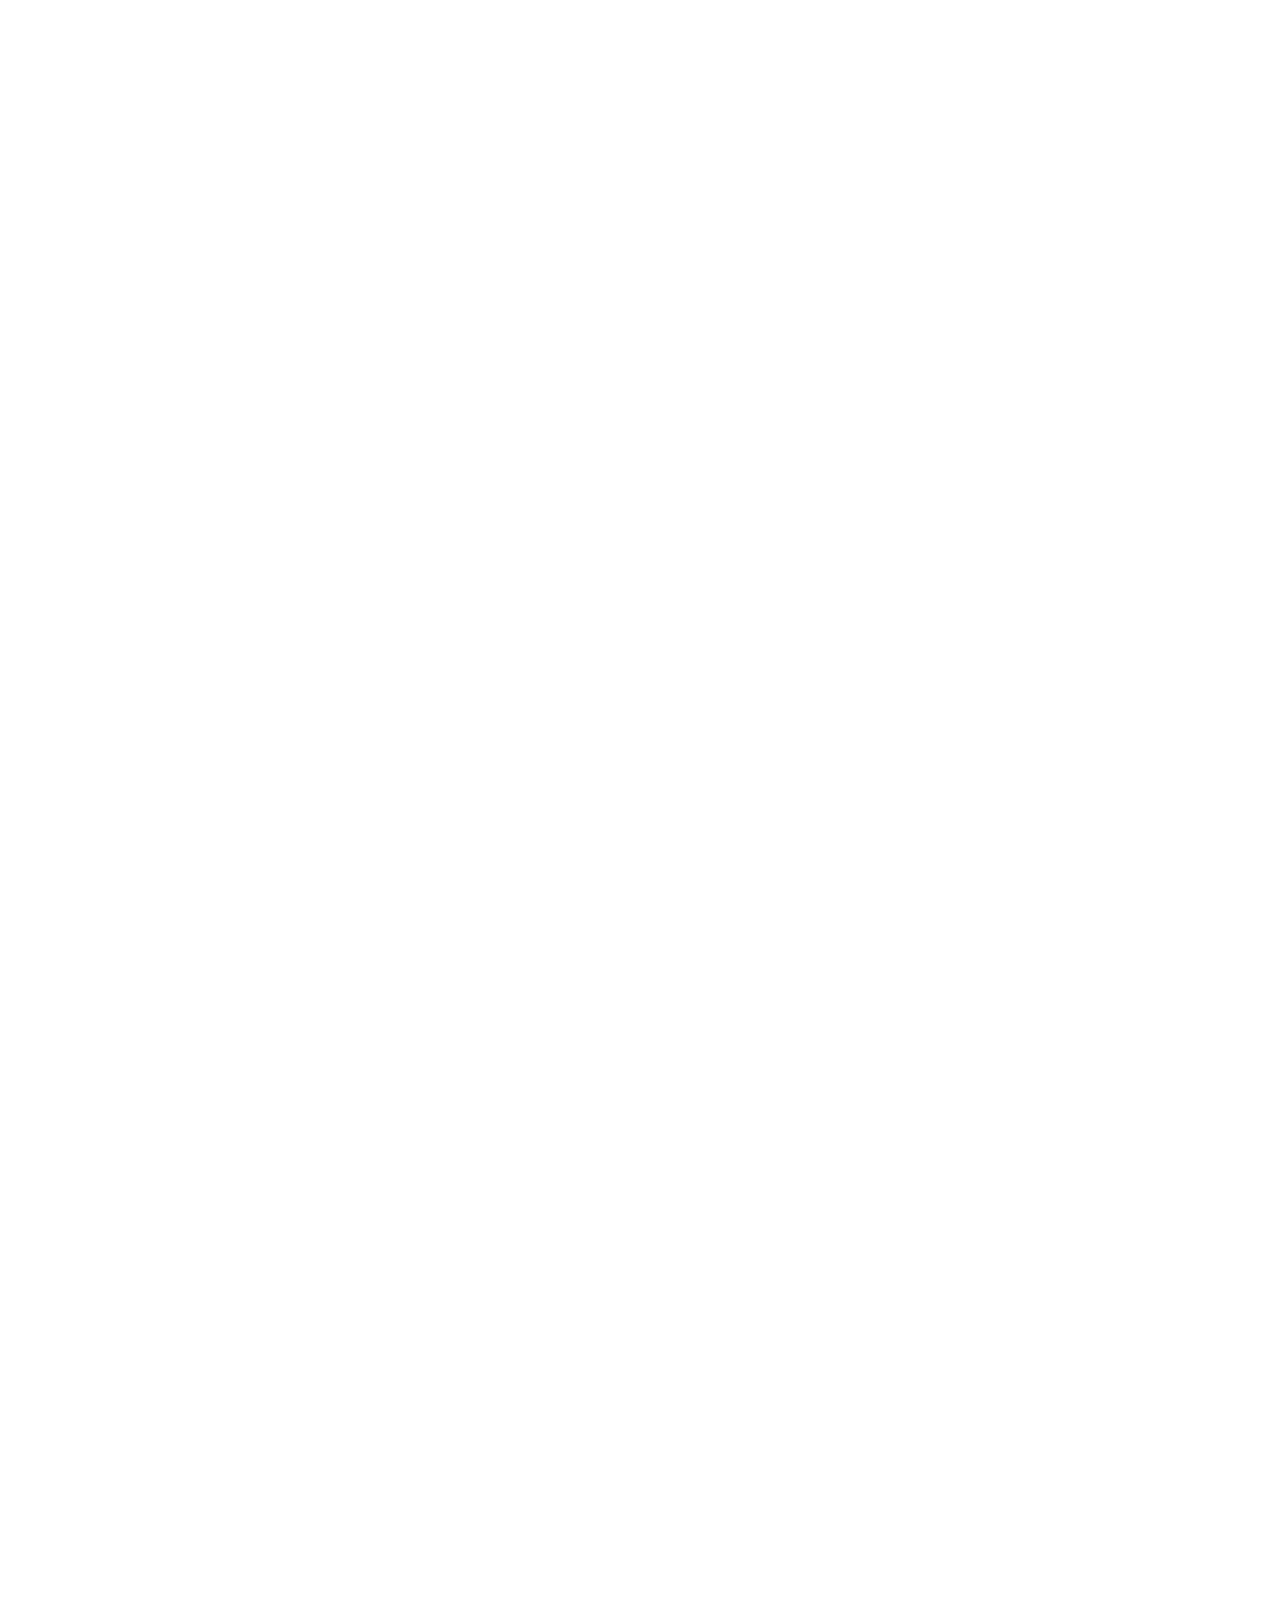
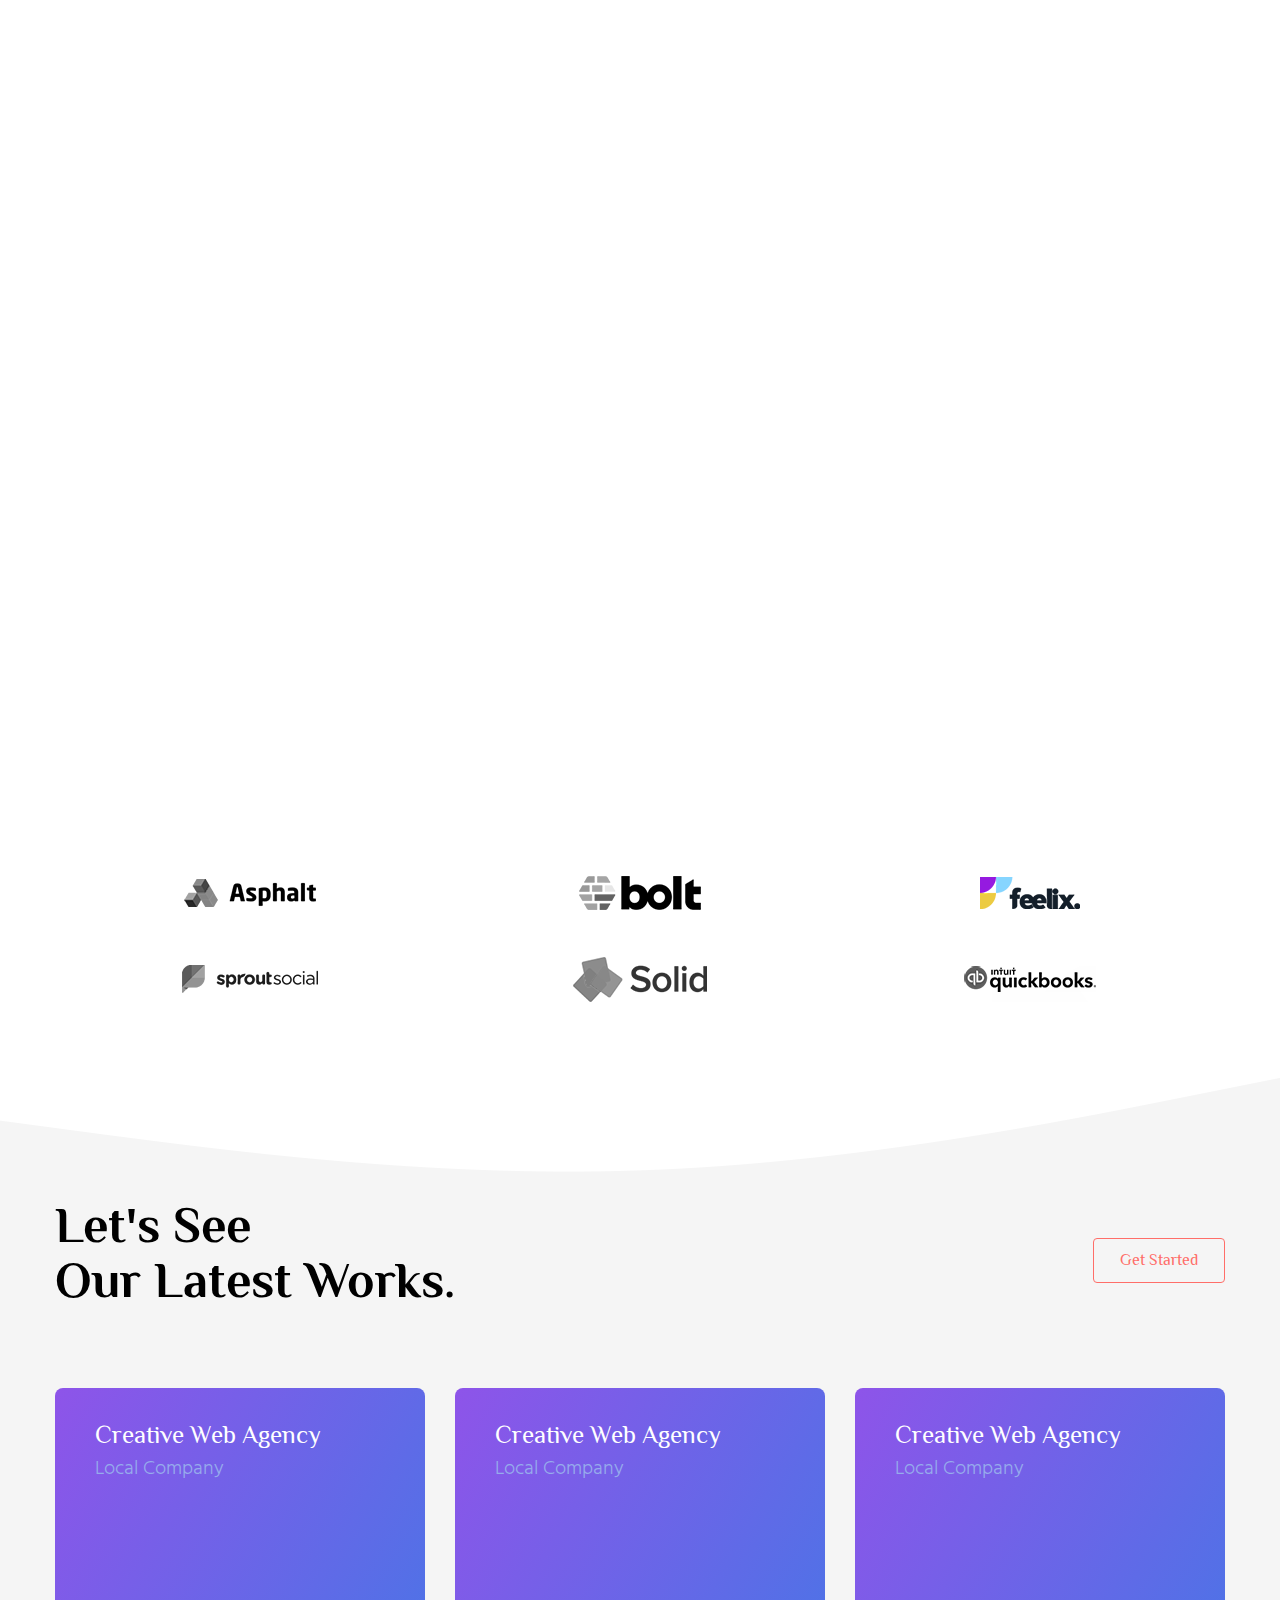
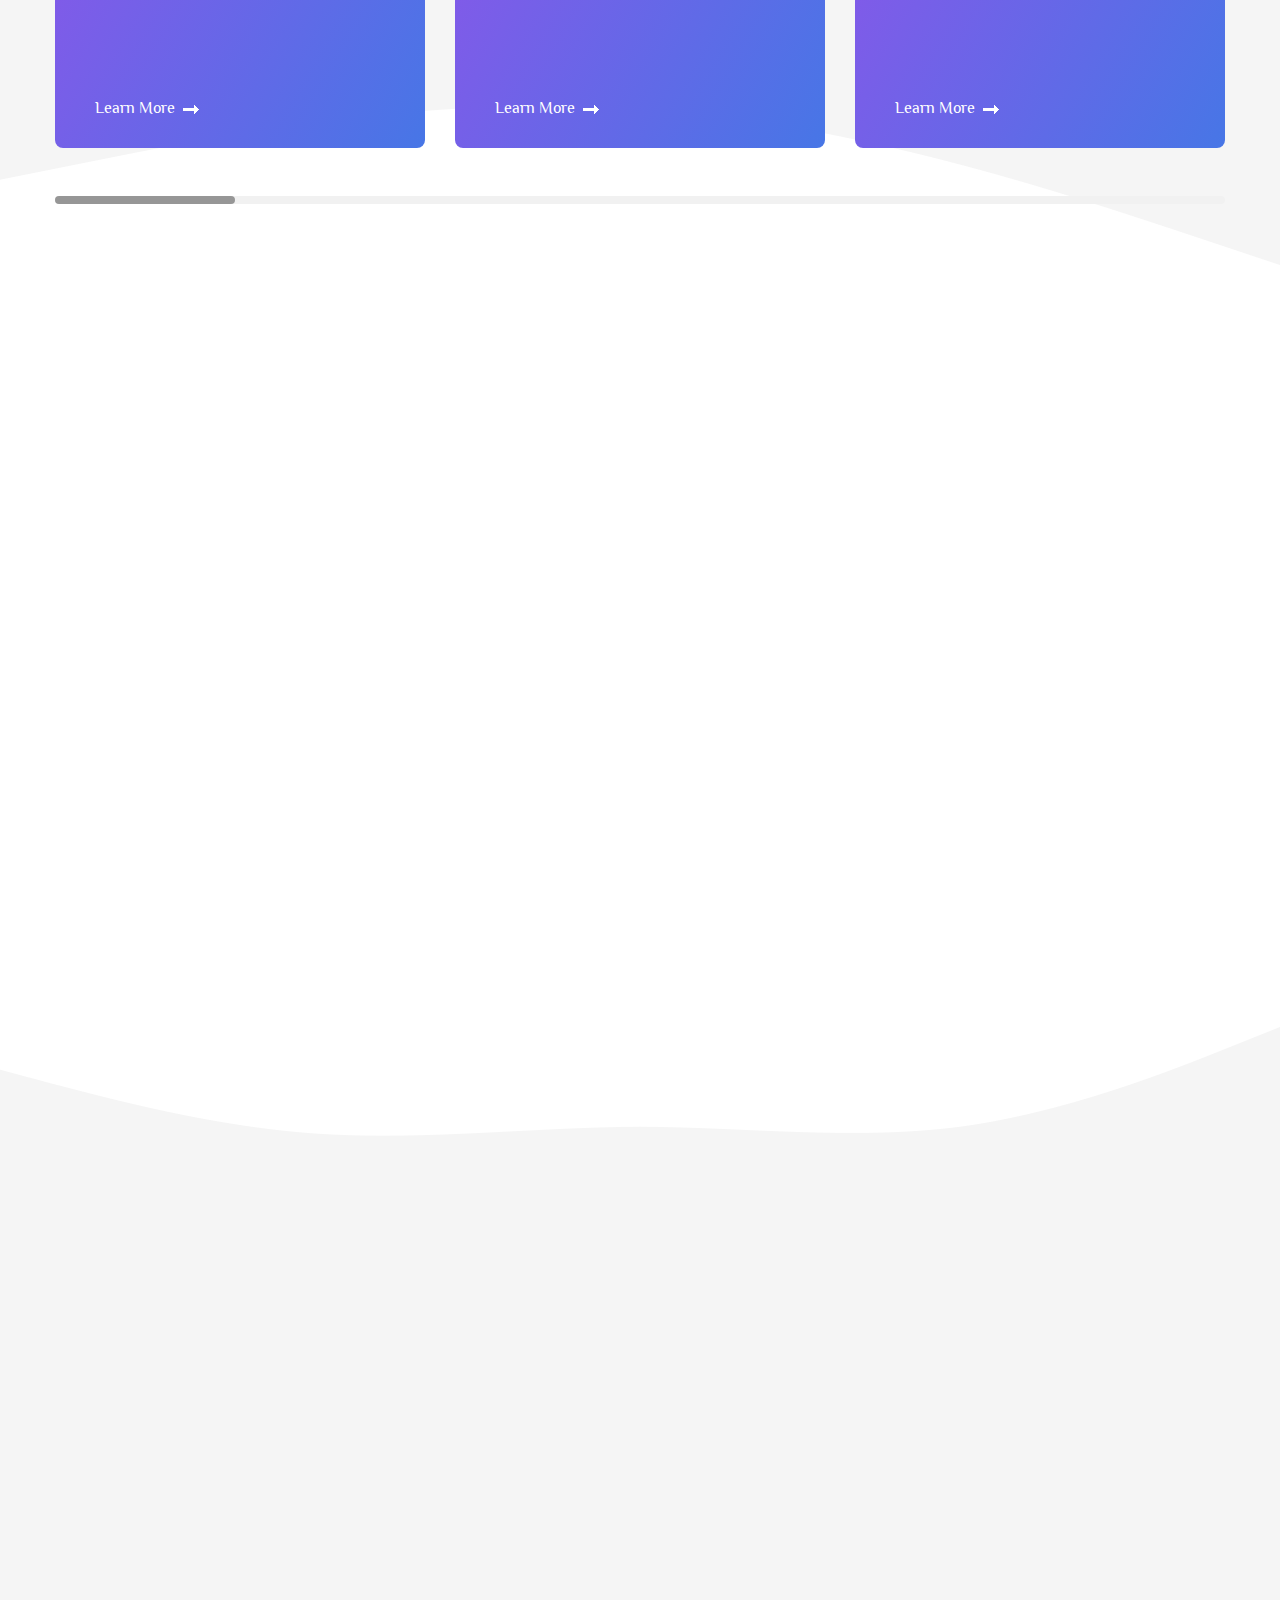
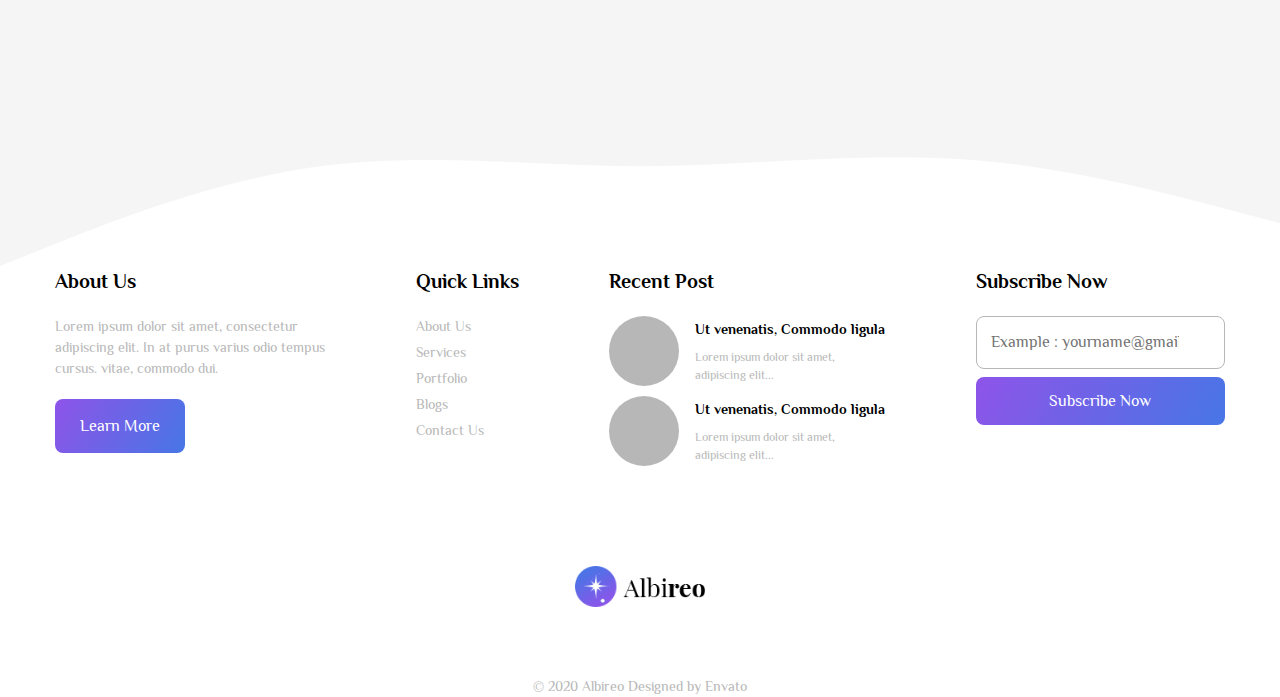
==== commit 8cd36eae: "Swiper.js 적용 및 header 스크롤 시 고정" ====
--- a/html/main.html
+++ b/html/main.html
@@ -10,12 +10,17 @@
       rel="stylesheet"
     />
     <link
+      rel="stylesheet"
+      href="https://cdn.jsdelivr.net/npm/swiper@11/swiper-bundle.min.css"
+    />
+    <link
       href="https://fonts.googleapis.com/css2?family=Hind:wght@300;400;500;600;700&family=Philosopher:ital,wght@0,400;0,700;1,400;1,700&display=swap"
       rel="stylesheet"
     />
     <link rel="stylesheet" href="../css/reset.css" />
     <link rel="stylesheet" href="../css/common.css" />
     <link rel="stylesheet" href="../css/main.css" />
+    <link rel="stylesheet" href="../css/swiper.css" />
     <title>메인 | albireo web</title>
   </head>
 
@@ -71,14 +76,14 @@
       </header>
       <main class="main-container main">
         <section class="slide">
-          <div class="slide-contents">
-            <div class="slide-control">
+          <div class="slide-contents swiper mySwiper">
+            <!-- <div class="slide-control">
               <button class="circle show"></button>
               <button class="circle"></button>
-              <button class="circle"></button>
-            </div>
-            <ul class="list">
-              <li class="item">
+            </div> -->
+            <div class="swiper-pagination"></div>
+            <ul class="list swiper-wrapper">
+              <li class="item swiper-slide">
                 <img src="../image/bg-section-01.png" class="img" alt=" " />
                 <div class="inner">
                   <div class="text-box">
@@ -89,6 +94,20 @@
                     <p class="desc">
                       You will enjoy modern home comforts in a traditional
                       setting.
+                    </p>
+                  </div>
+                </div>
+              </li>
+              <li class="item swiper-slide">
+                <img src="../image/bg-section-02.png" class="img" alt=" " />
+                <div class="inner">
+                  <div class="text-box">
+                    <h2 class="title">
+                      <span class="title-point">Build in pursuit</span>
+                      <br />Build for the future.
+                    </h2>
+                    <p class="desc">
+                      Enjoy the comfort of modern housing in a classic style.
                     </p>
                   </div>
                 </div>
@@ -590,10 +609,60 @@
           </div>
         </div>
       </footer>
+
+      <style>
+        .swiper {
+          width: 100%;
+          height: 100%;
+        }
+
+        .swiper-slide {
+          text-align: center;
+          font-size: 18px;
+          background: #fff;
+          display: flex;
+          justify-content: center;
+          align-items: center;
+        }
+
+        .swiper-slide img {
+          display: block;
+          width: 100%;
+          height: 100%;
+          object-fit: cover;
+        }
+      </style>
     </div>
     <script src="https://unpkg.com/aos@2.3.1/dist/aos.js"></script>
     <script>
       AOS.init();
     </script>
+
+    <script src="https://cdn.jsdelivr.net/npm/swiper@11/swiper-bundle.min.js"></script>
+
+    <script>
+      var swiper = new Swiper(".mySwiper", {
+        spaceBetween: 30,
+        effect: "fade",
+        autoplay: {
+          delay: 3000,
+          disableOnInteraction: false,
+        },
+        pagination: {
+          el: ".swiper-pagination",
+          clickable: true,
+        },
+      });
+    </script>
+
+    <script>
+      var a = document.querySelectorAll("a");
+      for (let i = 0; i < a.length; i++) {
+        a[i].addEventListener("click", (e) => {
+          e.preventDefault();
+        });
+      }
+    </script>
+    <script src="../js/main.js"></script>
   </body>
 </html>
--- a/css/common.css
+++ b/css/common.css
@@ -46,7 +46,11 @@
   padding: 15px 25px;
   border-radius: 8px;
   color: #fff;
-  background: linear-gradient(120deg, rgba(142, 84, 233, 1) 0%, rgba(71, 118, 230, 1) 100%);
+  background: linear-gradient(
+    120deg,
+    rgba(142, 84, 233, 1) 0%,
+    rgba(71, 118, 230, 1) 100%
+  );
 }
 
 /* 푸터 */
@@ -165,12 +169,12 @@
   .footer .subscribe form {
     display: block;
   }
-  
+
   .footer .subscribe input {
     display: block;
     margin: 0 0 8px 0;
   }
-  
+
   .footer .subscribe button {
     width: 100%;
   }
@@ -180,7 +184,7 @@
   .main-container .more-btn {
     display: inline-block;
   }
-  
+
   .footer-contents {
     flex-wrap: wrap;
   }
@@ -209,14 +213,14 @@
   .footer .subscribe form {
     display: block;
   }
-  
+
   .footer .subscribe input {
     display: block;
     width: 100%;
     margin: 0 0 8px 0;
     box-sizing: border-box;
   }
-  
+
   .footer .subscribe button {
     width: 100%;
   }
@@ -246,7 +250,6 @@
   .footer .subscribe {
     width: 100%;
     margin: 0 0 40px 0;
-
   }
 
   .footer .about br {
@@ -265,14 +268,14 @@
   .footer .subscribe form {
     display: block;
   }
-  
+
   .footer .subscribe input {
     display: block;
     width: 100%;
     margin: 0 0 8px 0;
     box-sizing: border-box;
   }
-  
+
   .footer .subscribe button {
     width: 100%;
   }
@@ -282,7 +285,7 @@
   .main-container .more-btn {
     display: inline-block;
   }
-  
+
   .main-container .text-box .title {
     font-size: 32px;
   }
@@ -314,10 +317,10 @@
   .footer .subscribe input {
     width: 100%;
     box-sizing: border-box;
-    margin: 0 0 10px 0;;
+    margin: 0 0 10px 0;
   }
 
   .footer .subscribe button {
     width: 100%;
   }
-}+}
--- a/css/main.css
+++ b/css/main.css
@@ -1,12 +1,19 @@
 @charset "utf-8";
 
 .header {
-  position: absolute;
+  position: fixed;
   top: 0;
   right: 0;
   left: 0;
   z-index: 100;
   /* background-color: #f5f5f5; */
+  transition: all 0.5s ease;
+}
+
+.fixed {
+  z-index: 1000;
+  box-shadow: 0 2px 4px rgba(0, 0, 0, 0.1); /* 고정된 헤더에 그림자 효과 추가 */
+  background-color: #fff;
 }
 
 .header .contents {
@@ -2369,7 +2376,7 @@
   }
 
   .main .works .bg {
-    height: auto;  
+    height: auto;
   }
 
   .main .works-contents .text-box {
@@ -2546,4 +2553,4 @@
   .main .news-contents-item-info {
     margin: 20px 0 0 0;
   }
-}+}
